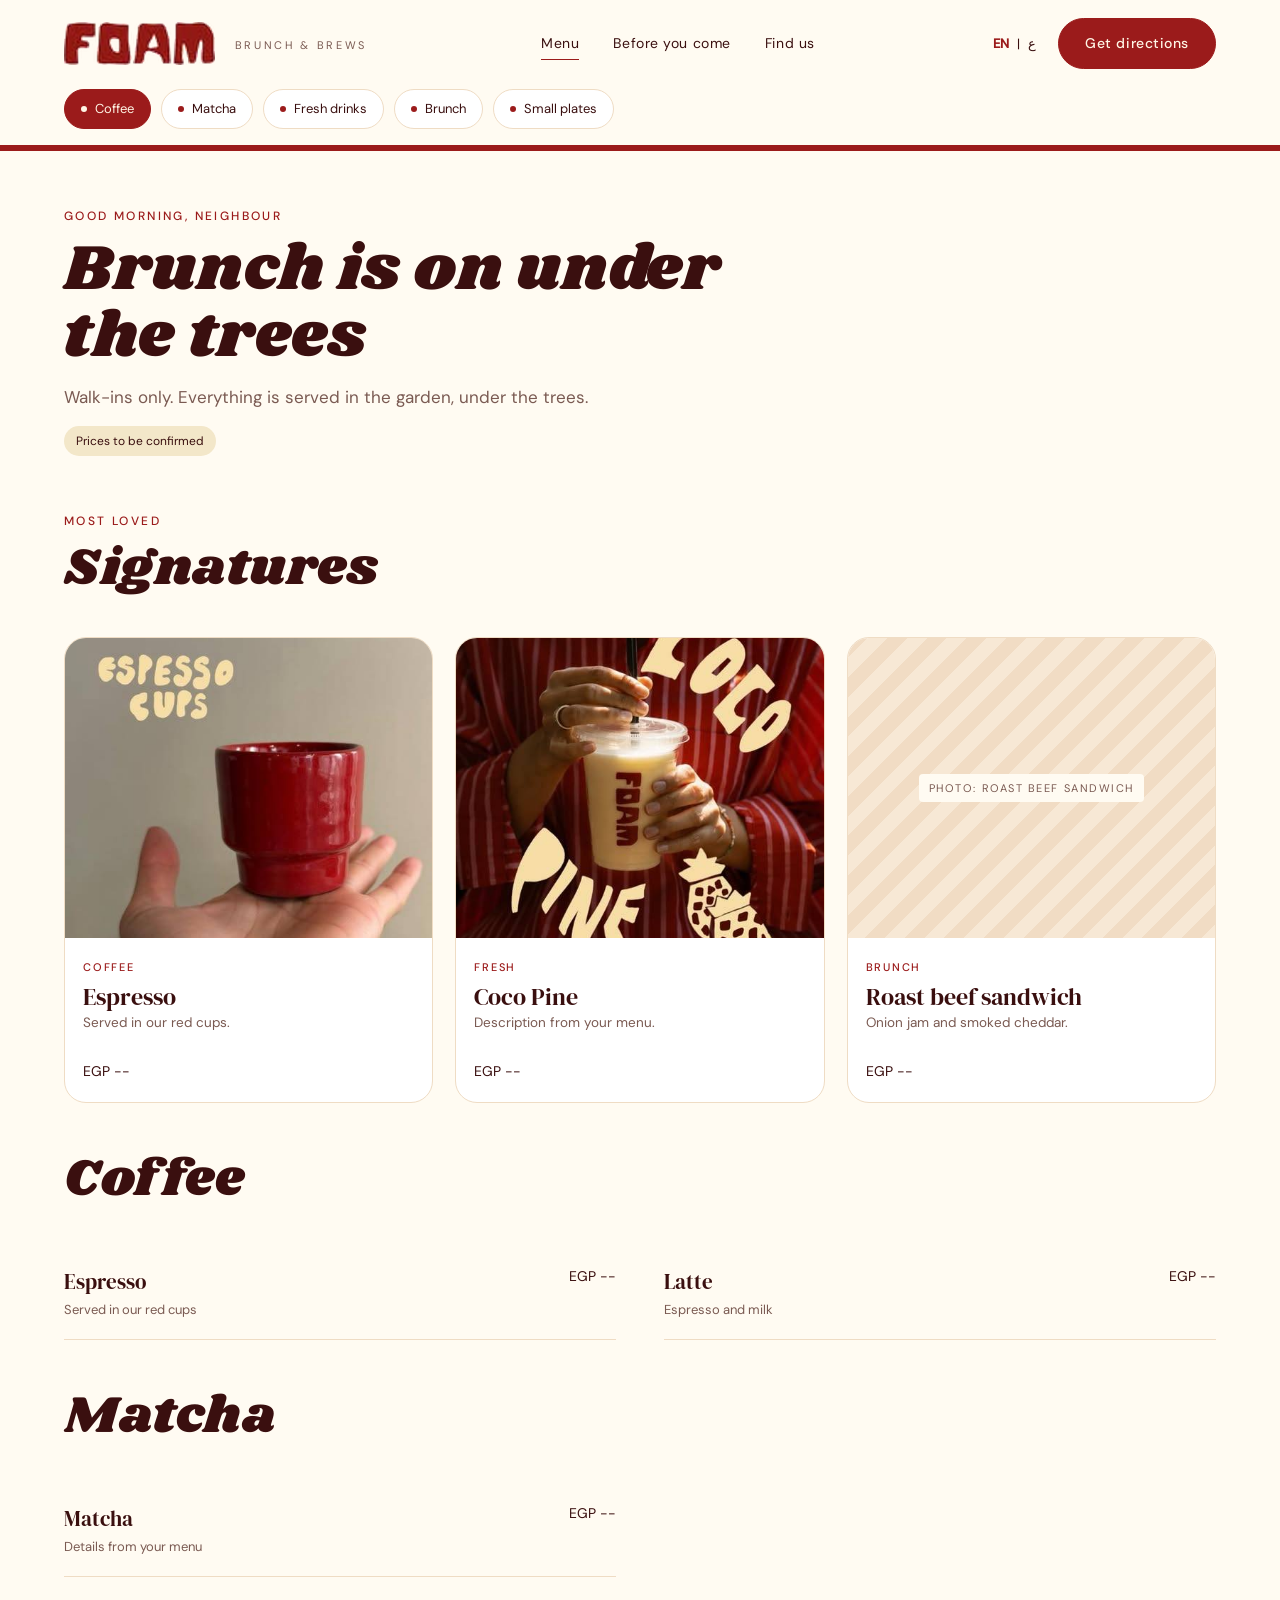
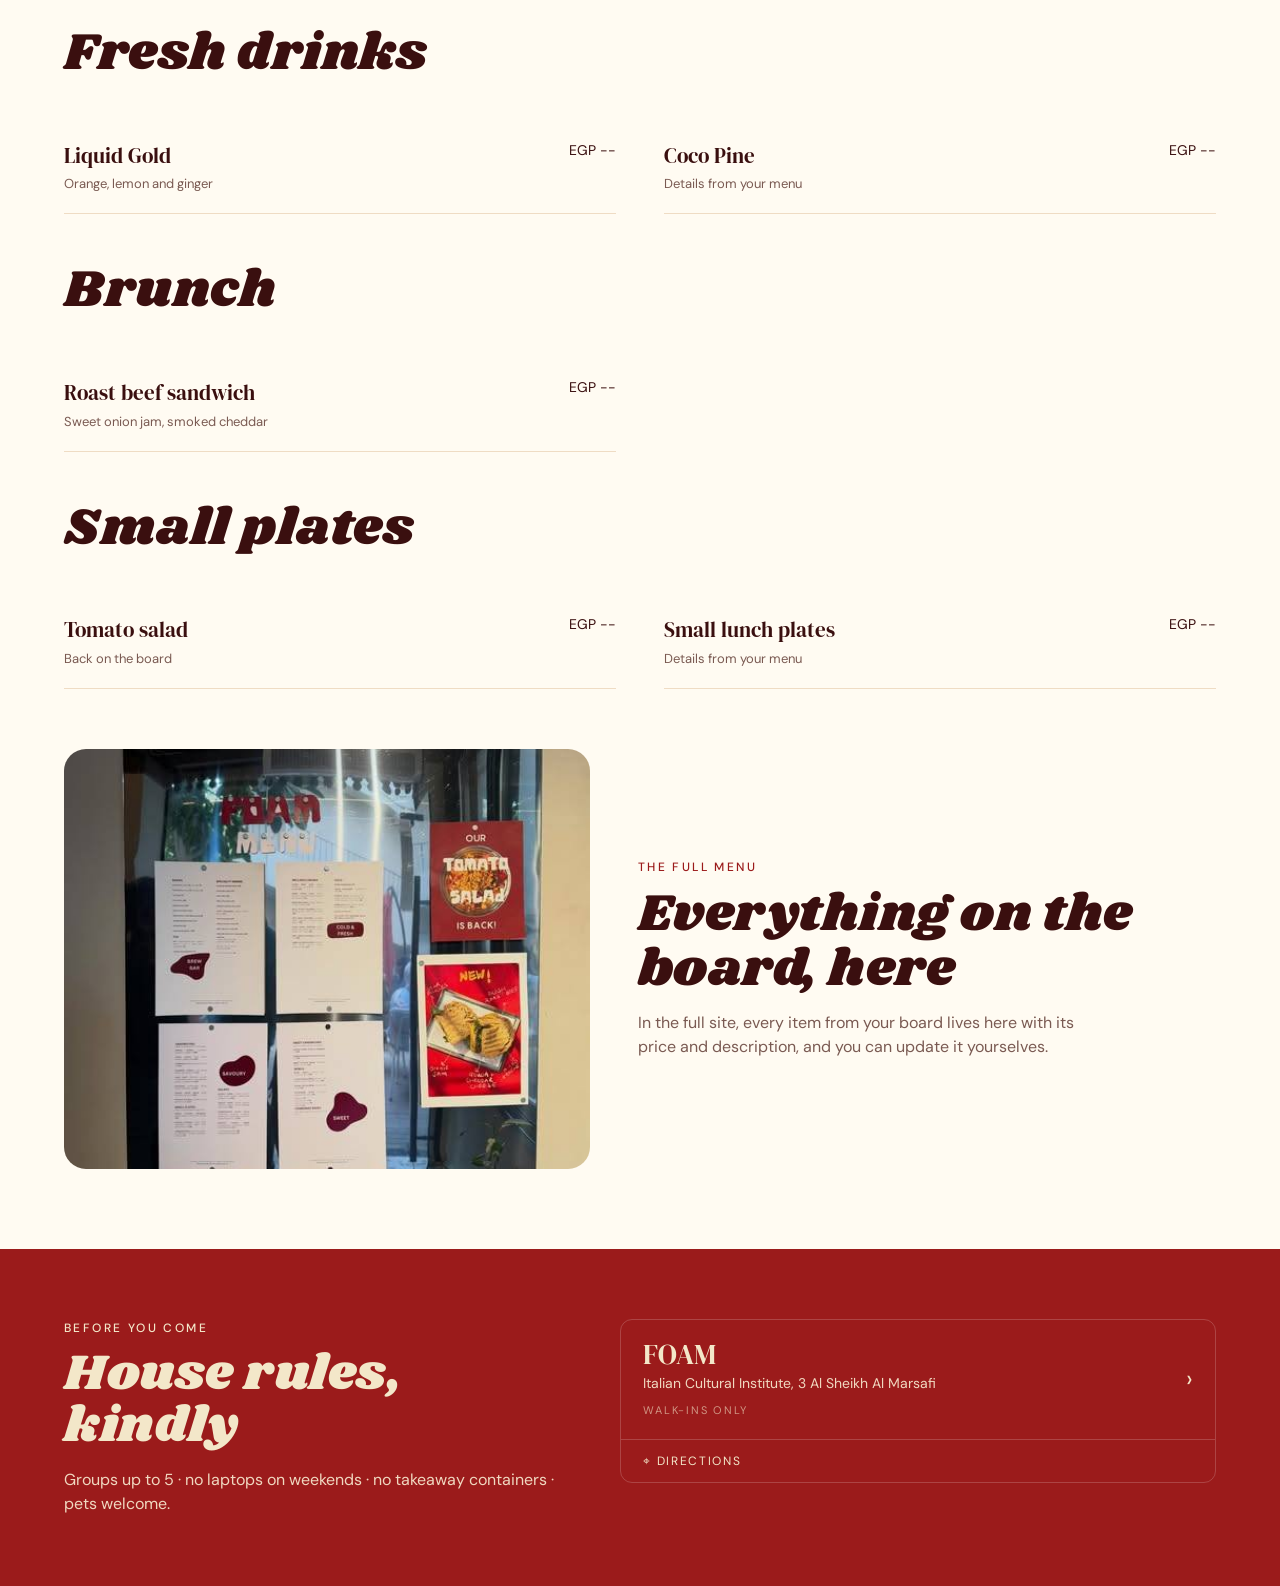
==== menu.html @ 7710d231 "FOAM concept website preview Co-Authored-By: Claude Opus 5.5 (1M context) <noreply@anthropic.com> Cl" ====
<!DOCTYPE html>
<html lang="en"><head><meta charset="utf-8"/><meta content="width=device-width,initial-scale=1" name="viewport"/>
<title>Menu · FOAM | Brunch &amp; Brews</title>
<style>/* latin-ext */
@font-face {
  font-family: 'DM Sans';
  font-style: normal;
  font-weight: 400;
  font-display: swap;
  src: url(fonts/e5bab11d09d3.woff2) format('woff2');
  unicode-range: U+0100-02BA, U+02BD-02C5, U+02C7-02CC, U+02CE-02D7, U+02DD-02FF, U+0304, U+0308, U+0329, U+1D00-1DBF, U+1E00-1E9F, U+1EF2-1EFF, U+2020, U+20A0-20AB, U+20AD-20C0, U+2113, U+2C60-2C7F, U+A720-A7FF;
}
/* latin */
@font-face {
  font-family: 'DM Sans';
  font-style: normal;
  font-weight: 400;
  font-display: swap;
  src: url(fonts/40fe3cf77260.woff2) format('woff2');
  unicode-range: U+0000-00FF, U+0131, U+0152-0153, U+02BB-02BC, U+02C6, U+02DA, U+02DC, U+0304, U+0308, U+0329, U+2000-206F, U+20AC, U+2122, U+2191, U+2193, U+2212, U+2215, U+FEFF, U+FFFD;
}
/* latin-ext */
@font-face {
  font-family: 'DM Sans';
  font-style: normal;
  font-weight: 500;
  font-display: swap;
  src: url(fonts/e5bab11d09d3.woff2) format('woff2');
  unicode-range: U+0100-02BA, U+02BD-02C5, U+02C7-02CC, U+02CE-02D7, U+02DD-02FF, U+0304, U+0308, U+0329, U+1D00-1DBF, U+1E00-1E9F, U+1EF2-1EFF, U+2020, U+20A0-20AB, U+20AD-20C0, U+2113, U+2C60-2C7F, U+A720-A7FF;
}
/* latin */
@font-face {
  font-family: 'DM Sans';
  font-style: normal;
  font-weight: 500;
  font-display: swap;
  src: url(fonts/40fe3cf77260.woff2) format('woff2');
  unicode-range: U+0000-00FF, U+0131, U+0152-0153, U+02BB-02BC, U+02C6, U+02DA, U+02DC, U+0304, U+0308, U+0329, U+2000-206F, U+20AC, U+2122, U+2191, U+2193, U+2212, U+2215, U+FEFF, U+FFFD;
}
/* latin-ext */
@font-face {
  font-family: 'DM Serif Display';
  font-style: italic;
  font-weight: 400;
  font-display: swap;
  src: url(fonts/f83ceed3bd65.woff2) format('woff2');
  unicode-range: U+0100-02BA, U+02BD-02C5, U+02C7-02CC, U+02CE-02D7, U+02DD-02FF, U+0304, U+0308, U+0329, U+1D00-1DBF, U+1E00-1E9F, U+1EF2-1EFF, U+2020, U+20A0-20AB, U+20AD-20C0, U+2113, U+2C60-2C7F, U+A720-A7FF;
}
/* latin */
@font-face {
  font-family: 'DM Serif Display';
  font-style: italic;
  font-weight: 400;
  font-display: swap;
  src: url(fonts/fb30d428f329.woff2) format('woff2');
  unicode-range: U+0000-00FF, U+0131, U+0152-0153, U+02BB-02BC, U+02C6, U+02DA, U+02DC, U+0304, U+0308, U+0329, U+2000-206F, U+20AC, U+2122, U+2191, U+2193, U+2212, U+2215, U+FEFF, U+FFFD;
}
/* latin-ext */
@font-face {
  font-family: 'DM Serif Display';
  font-style: normal;
  font-weight: 400;
  font-display: swap;
  src: url(fonts/363cbf27f320.woff2) format('woff2');
  unicode-range: U+0100-02BA, U+02BD-02C5, U+02C7-02CC, U+02CE-02D7, U+02DD-02FF, U+0304, U+0308, U+0329, U+1D00-1DBF, U+1E00-1E9F, U+1EF2-1EFF, U+2020, U+20A0-20AB, U+20AD-20C0, U+2113, U+2C60-2C7F, U+A720-A7FF;
}
/* latin */
@font-face {
  font-family: 'DM Serif Display';
  font-style: normal;
  font-weight: 400;
  font-display: swap;
  src: url(fonts/8c71993fd6bb.woff2) format('woff2');
  unicode-range: U+0000-00FF, U+0131, U+0152-0153, U+02BB-02BC, U+02C6, U+02DA, U+02DC, U+0304, U+0308, U+0329, U+2000-206F, U+20AC, U+2122, U+2191, U+2193, U+2212, U+2215, U+FEFF, U+FFFD;
}
/* gujarati */
@font-face {
  font-family: 'Shrikhand';
  font-style: normal;
  font-weight: 400;
  font-display: swap;
  src: url(fonts/fe47f1e3085b.woff2) format('woff2');
  unicode-range: U+0951-0952, U+0964-0965, U+0A80-0AFF, U+200C-200D, U+20B9, U+25CC, U+A830-A839;
}
/* latin-ext */
@font-face {
  font-family: 'Shrikhand';
  font-style: normal;
  font-weight: 400;
  font-display: swap;
  src: url(fonts/68c4876b3bf5.woff2) format('woff2');
  unicode-range: U+0100-02BA, U+02BD-02C5, U+02C7-02CC, U+02CE-02D7, U+02DD-02FF, U+0304, U+0308, U+0329, U+1D00-1DBF, U+1E00-1E9F, U+1EF2-1EFF, U+2020, U+20A0-20AB, U+20AD-20C0, U+2113, U+2C60-2C7F, U+A720-A7FF;
}
/* latin */
@font-face {
  font-family: 'Shrikhand';
  font-style: normal;
  font-weight: 400;
  font-display: swap;
  src: url(fonts/6252d4cd3ad3.woff2) format('woff2');
  unicode-range: U+0000-00FF, U+0131, U+0152-0153, U+02BB-02BC, U+02C6, U+02DA, U+02DC, U+0304, U+0308, U+0329, U+2000-206F, U+20AC, U+2122, U+2191, U+2193, U+2212, U+2215, U+FEFF, U+FFFD;
}
:root{--bg:#FFFBF2;--ink:#3A0F0F;--muted:#7a5a52;--primary:#9B1B1B;--on-primary:#FFF6E6;--accent:#9B1B1B;--card:#fff;--line:#efdcc4;--line2:#e2b8a8;--dark:#9B1B1B;--on-dark:#F3E7C9;--on-dark-muted:#f0d8c0;--tint:#F3E7C9;--ph:#f1dcc4;--ph2:#f7e8d5;--accent-soft:#F3E7C9;--fh:"DM Serif Display",serif;--fb:"DM Sans",sans-serif;--fw:"Shrikhand",cursive;--wmc:#9B1B1B;--wms:34px;--h1:74px;--h2:52px;--radius:22px;--panel-bg:#9B1B1B;--panel-ink:#F3E7C9;--panel-muted:#f3dcc0;--panel-eyebrow:#F3E7C9;--panel-btn:#F3E7C9;--panel-btn-text:#9B1B1B;--dark-eyebrow:#F3E7C9}
*{box-sizing:border-box;margin:0;padding:0}
body{background:var(--bg);color:var(--ink);font-family:var(--fb);font-weight:400;-webkit-font-smoothing:antialiased;line-height:1.5}
a{color:inherit;text-decoration:none}
h1,h2,h3,h4{font-family:var(--fh);font-weight:var(--hw,400);text-transform:var(--ht,none);letter-spacing:var(--hls,0);line-height:1.05}
.eyebrow{display:block;font-family:var(--fe,var(--fb));font-size:12px;letter-spacing:.2em;text-transform:uppercase;color:var(--accent-text,var(--accent));font-weight:500;margin-bottom:12px}
.btn{display:inline-flex;align-items:center;justify-content:center;gap:8px;padding:14px 26px;border-radius:var(--radius-btn,999px);font-size:14px;font-weight:500;letter-spacing:.04em;border:1.5px solid var(--primary);white-space:nowrap}
.btn.primary{background:var(--primary);color:var(--on-primary)}
.btn.ghost{color:var(--primary);background:transparent}
.btns{display:flex;gap:12px;flex-wrap:wrap;margin-top:26px}
.badge{display:inline-flex;align-self:flex-start;margin-top:22px;font-size:13px;padding:8px 14px;border:1px solid currentColor;border-radius:999px;opacity:.9}
.ph{width:100%;height:100%;background-size:cover;background-repeat:no-repeat;background-color:var(--ph)}
.ph.none{display:grid;place-items:center;background:repeating-linear-gradient(135deg,var(--ph) 0 14px,var(--ph2) 14px 28px)}
.ph.none span{font-size:11px;letter-spacing:.14em;text-transform:uppercase;background:var(--bg);color:var(--muted);padding:6px 10px;border-radius:4px}
/* header */
.hdr{background:var(--hdr-bg,var(--bg));border-bottom:1px solid var(--line);z-index:10}
.hdr.sticky{position:sticky;top:0}
.hbar{display:flex;align-items:center;justify-content:space-between;padding:18px 64px}
.brand{display:flex;align-items:center;gap:14px}
.logoimg{width:50px;height:50px;object-fit:contain;border-radius:var(--logo-radius,8px);background:var(--logo-bg,transparent)}
.wm b{display:block;font-family:var(--fw,var(--fh));font-size:var(--wms,26px);font-weight:var(--wmw,400);line-height:1;color:var(--wmc,var(--ink));letter-spacing:var(--wmls,0)}
.wm i{font-style:normal;font-size:10px;letter-spacing:.24em;text-transform:uppercase;color:var(--muted)}
.hdr.named .wm b{display:none}.hdr.named .logoimg{width:64px;height:64px}.hdr.named .wm i{font-size:11px}.hdr.named .logoimg.wide{width:auto;height:44px;background:none;border-radius:0}.hdr.named .brand{gap:20px}
.nav{display:flex;gap:34px;font-size:14px;letter-spacing:.04em}
.hr{display:flex;align-items:center;gap:18px;font-size:13px}.lang b{color:var(--primary)}
.burger{display:none;width:22px;height:14px;flex-direction:column;justify-content:space-between}.burger i{height:2px;background:var(--ink);display:block}
.chips{display:flex;gap:10px;padding:2px 64px 16px;overflow:hidden;white-space:nowrap}
.chip{display:inline-flex;align-items:center;gap:8px;padding:9px 16px;border:1px solid var(--line);border-radius:999px;font-size:13px;background:var(--card)}
.chip:before{content:"";width:6px;height:6px;border-radius:50%;background:var(--accent)}
.chip.on{background:var(--primary);border-color:var(--primary);color:var(--on-primary)}.chip.on:before{background:var(--on-primary)}
/* hero */
.hero{position:relative;display:grid;grid-template-columns:1fr 1.2fr;min-height:640px;border-bottom:1px solid var(--line)}
.hero .hcopy{grid-column:1;grid-row:1;padding:90px 64px;display:flex;flex-direction:column;justify-content:center}
.hero .hphoto{grid-column:2;grid-row:1}
.hero h1{font-size:var(--h1,76px);margin:6px 0 20px}
.hero p{font-size:18px;color:var(--muted);max-width:440px}
.hero-full{display:block;min-height:720px;color:#fff}
.hero-full .hphoto{position:absolute;inset:0}
.hero-full .hphoto:after{content:"";position:absolute;inset:0;background:var(--hero-shade,linear-gradient(90deg,rgba(0,0,0,.72),rgba(0,0,0,.15)))}
.hero-full .hcopy{position:relative;z-index:2;min-height:720px;max-width:760px}
.hero-full p{color:rgba(255,255,255,.85)}
.hero-full .eyebrow{color:var(--hero-eyebrow,#fff)}
.hero-full .btn.primary{background:var(--hero-btn,var(--primary));border-color:var(--hero-btn,var(--primary));color:var(--hero-btn-text,var(--on-primary))}
.hero-full .btn.ghost{color:#fff;border-color:#fff}
.hero-panel{background:var(--panel-bg);color:var(--panel-ink)}
.hero-panel .hphoto{padding:34px 34px 34px 0}
.hero-panel .hphoto .ph{border-radius:var(--radius,18px)}
.hero-panel p{color:var(--panel-muted)}
.hero-panel .eyebrow{color:var(--panel-eyebrow,var(--accent))}
.hero-panel .btn.primary{background:var(--panel-btn);border-color:var(--panel-btn);color:var(--panel-btn-text)}
.hero-panel .btn.ghost{color:var(--panel-ink);border-color:var(--panel-ink)}
/* sections */
.sec{padding:96px 64px}
.shead{display:flex;justify-content:space-between;align-items:end;margin-bottom:40px;gap:20px}
.shead h2,.sec h2{font-size:var(--h2,50px)}
.more{font-size:14px;color:var(--accent-text,var(--accent));white-space:nowrap}
.dark{background:var(--dark);color:var(--on-dark)}.dark .eyebrow{color:var(--dark-eyebrow,var(--accent))}.dark p{color:var(--on-dark-muted)}
.dark .btn.primary{background:var(--on-dark);color:var(--dark);border-color:var(--on-dark)}.dark .btn.ghost{color:var(--on-dark);border-color:var(--on-dark)}
.tint{background:var(--tint)}
.two{display:grid;grid-template-columns:1fr 1fr;gap:72px;align-items:center}
.two .txt p{color:var(--muted);font-size:17px;margin-top:16px;max-width:520px}
.dark .two .txt p{color:var(--on-dark-muted)}
.two h2{margin-top:4px}
.two .pic{height:520px;border-radius:var(--radius,12px);overflow:hidden}
.brows{border-top:1px solid var(--line)}
.brow{display:grid;grid-template-columns:1fr 1.3fr;gap:64px;align-items:center;padding:36px 0;border-bottom:1px solid var(--line)}
.brow h3{font-size:40px;margin-bottom:6px}.brow em{font-style:italic;color:var(--accent-text,var(--accent))}.brow p{color:var(--muted);margin:12px 0 0;line-height:1.7}
.brow .btns{margin-top:20px}.brow .btn{padding:11px 22px}
.bpic{height:300px;border-radius:var(--radius,12px);overflow:hidden}
.hours{margin:22px 0 4px;max-width:420px}.hrow{display:flex;justify-content:space-between;padding:10px 0;border-bottom:1px solid var(--line);font-size:15px}
.note{font-size:13px!important;opacity:.8}
.cards{display:grid;grid-template-columns:repeat(4,1fr);gap:22px}.cards.n5{grid-template-columns:repeat(5,1fr)}.cards.n3{grid-template-columns:repeat(3,1fr)}
.card{background:var(--card);border:1px solid var(--line);border-radius:var(--radius,14px);overflow:hidden;color:var(--ink)}
.card .ph{height:280px}
.cin{padding:16px 18px 20px}.cat{font-size:11px;letter-spacing:.16em;text-transform:uppercase;color:var(--accent-text,var(--accent));font-weight:500}
.card h4{font-size:24px;margin:6px 0 4px}.card p{font-size:13.5px;color:var(--muted);min-height:38px}
.price{display:flex;justify-content:space-between;align-items:center;margin-top:10px;font-size:14px}
.add{width:30px;height:30px;border-radius:50%;background:var(--primary);color:var(--on-primary);display:grid;place-items:center;font-size:18px}
.rules-grid{display:grid;grid-template-columns:repeat(4,1fr);gap:20px}
.rule{background:var(--card);border:1px solid var(--line);border-radius:var(--radius,16px);padding:28px;color:var(--ink)}
.rule h4{font-size:24px;margin:16px 0 8px}.rule p{font-size:14px;color:var(--muted)}
.ric{width:52px;height:52px;border-radius:50%;background:var(--accent-soft,var(--tint));display:grid;place-items:center;font-size:24px}
.steps-grid{display:grid;grid-template-columns:repeat(3,1fr);gap:26px}
.step .ph{height:240px;border-radius:var(--radius,12px);margin-bottom:18px}
.step .num{font-family:var(--fh);font-size:34px;color:var(--accent-text,var(--accent))}.step h4{font-size:26px;margin:4px 0 6px}.step p{color:var(--muted);font-size:15px}
.feat-wrap{display:grid;grid-template-columns:1fr 1.6fr;gap:60px;align-items:center}
.feats{display:grid;grid-template-columns:repeat(3,1fr);gap:18px}
.feat{border:1px solid var(--line);border-radius:var(--radius,14px);padding:24px;display:flex;flex-direction:column;gap:8px}.feat b{font-size:17px}.feat span{font-size:13px;color:var(--muted)}
.dark .feat{border-color:rgba(255,255,255,.18)}.dark .feat span{color:var(--on-dark-muted)}
.gallery-grid{display:grid;grid-template-columns:repeat(4,1fr);grid-auto-rows:190px;gap:14px}
.gallery-grid .g{border-radius:var(--radius,12px);overflow:hidden}.g0{grid-row:span 2}.g3{grid-row:span 2}
.evs{display:grid;grid-template-columns:repeat(3,1fr);gap:20px}
.ev{border:1px solid var(--line);border-radius:var(--radius,12px);padding:28px}.evd{font-size:12px;letter-spacing:.16em;text-transform:uppercase;color:var(--accent-text,var(--accent))}.ev h4{font-size:28px;margin:10px 0 6px}.ev p{font-size:14px;color:var(--muted)}
.dark .ev{border-color:rgba(255,255,255,.2)}.dark .ev p{color:var(--on-dark-muted)}
.testi-sec{padding-top:0;padding-bottom:70px}
.testi{border:1.5px dashed var(--line2,var(--line));border-radius:var(--radius,12px);padding:34px;text-align:center;font-size:12px;letter-spacing:.18em;text-transform:uppercase;color:var(--muted)}
.ighead{display:flex;justify-content:space-between;align-items:center;padding:30px 64px}
.ighead h3{font-size:32px}.ighead span{color:var(--accent-text,var(--accent))}
.iggrid{display:grid;grid-template-columns:repeat(6,1fr)}.igt{height:240px}
.ftr{background:var(--foot,var(--dark));color:var(--on-dark);padding:70px 64px 30px}
.ftr .wm b{color:var(--on-dark)}.ftr .wm i{color:var(--on-dark-muted)}
.fgrid{display:grid;grid-template-columns:1.3fr 1fr 1fr 1fr;gap:40px}
.ftr h5{font-size:11px;letter-spacing:.22em;text-transform:uppercase;color:var(--dark-eyebrow,var(--accent));font-weight:500;margin-bottom:12px}
.ftr p{font-size:14px;line-height:1.9;color:var(--on-dark-muted)}
.fbot{border-top:1px solid rgba(255,255,255,.15);margin-top:50px;padding-top:22px;display:flex;justify-content:space-between;font-size:12px;color:var(--on-dark-muted)}
.mbar{display:none}
/* menu page */
.mintro{padding:56px 64px 20px;max-width:820px}
.mintro h1{font-size:64px;margin:4px 0 14px}.mintro p{color:var(--muted);font-size:17px}
.pill{display:inline-block;margin-top:16px;font-size:12px;background:var(--tint);color:var(--ink);padding:6px 12px;border-radius:999px}
.msig{padding-top:36px;padding-bottom:10px}.mcards .ph{height:300px}
.mlist{padding-top:40px;padding-bottom:10px}
.lgrid{display:grid;grid-template-columns:1fr 1fr;gap:0 48px}
.lrow{display:flex;justify-content:space-between;gap:20px;padding:18px 0;border-bottom:1px solid var(--line)}
.lrow b{font-family:var(--fh);font-weight:var(--hw,400);font-size:21px;display:block;text-transform:var(--ht,none);letter-spacing:var(--hls,0)}.lrow span{font-size:13px;color:var(--muted)}.lrow i{font-style:normal;font-size:14px;white-space:nowrap}
.mblock{margin-top:70px;background:var(--dark);color:var(--on-dark);padding:70px 64px;display:grid;grid-template-columns:1fr 1.2fr;gap:60px}
.mblock h2{font-size:50px;margin-bottom:14px}.mblock p{color:var(--on-dark-muted)}.mblock .eyebrow{color:var(--dark-eyebrow,var(--accent))}.mblock .small{font-size:13px;margin-top:12px}
.tog{display:flex;background:rgba(255,255,255,.08);border-radius:999px;padding:5px;margin-top:24px;max-width:360px}
.tog span{flex:1;text-align:center;padding:10px;border-radius:999px;font-size:14px}.tog .on{background:var(--on-dark);color:var(--dark)}
.bcard{border:1px solid rgba(255,255,255,.18);border-radius:12px;margin-bottom:14px}
.bt{display:flex;justify-content:space-between;align-items:center;padding:20px 22px}.bcard h3{font-size:28px;color:var(--on-dark)}
.ba{font-size:14px;color:var(--on-dark-muted);margin-top:4px}.bs{font-size:11px;letter-spacing:.16em;text-transform:uppercase;opacity:.6;margin-top:8px}
.chev{font-size:24px;color:var(--dark-eyebrow,var(--accent))}.bf{border-top:1px solid rgba(255,255,255,.18);padding:12px 22px;font-size:12px;letter-spacing:.14em;text-transform:uppercase;color:var(--dark-eyebrow,var(--accent))}
@media(max-width:1100px) and (min-width:641px){.hbar{padding:16px 32px;gap:20px}.nav{display:none}.burger{display:flex}.wm i{white-space:nowrap}}
@media(max-width:640px){
 body{padding-bottom:70px}
 .hbar{padding:14px 18px}.nav,.lang{display:none}.burger{display:flex}.hr{gap:12px}.hr .btn{padding:10px 16px;font-size:12px}
 .logoimg{width:40px;height:40px;flex:none}.wm b{font-size:calc(var(--wms,26px)*.8)}.wm i{font-size:8px;letter-spacing:.18em}
 .brand{min-width:0;gap:10px}.wm{min-width:0}.wm b,.wm i{white-space:nowrap;overflow:hidden;text-overflow:ellipsis}.wm i{display:block;margin-top:4px}
 .hbar .hr .btn{display:none}.hbar{gap:12px}
 .hdr.named .logoimg{width:52px;height:52px}.hdr.named .wm i{font-size:9px}.hdr.named .logoimg.wide{width:auto;height:34px}.hdr.named .brand{gap:14px}
 .chips{padding:2px 18px 12px}
 .hero{display:flex;flex-direction:column;min-height:0}.hero .hphoto{height:340px;padding:0!important}.hero .hphoto .ph{border-radius:0!important}
 .hero .hcopy{padding:34px 20px 40px}.hero h1{font-size:calc(var(--h1,76px)*.58)}.hero p{font-size:16px}
 .hero-full{min-height:0}.hero-full .hphoto{position:relative;inset:auto}.hero-full .hcopy{min-height:0;background:var(--dark);color:var(--on-dark)}
 .sec{padding:54px 20px}.shead{margin-bottom:24px}.shead h2,.sec h2{font-size:calc(var(--h2,50px)*.7)}
 .two{grid-template-columns:1fr;gap:26px}.two .pic{height:300px;order:-1}
 .brow{grid-template-columns:1fr;gap:18px}.brow .bpic{order:-1;height:210px}.brow h3{font-size:30px}
 .cards,.cards.n5,.cards.n3{grid-template-columns:1fr 1fr;gap:12px}.card .ph{height:170px}.card h4{font-size:19px}.card p{font-size:12.5px}.cin{padding:12px}
 .cards.n5 .card:nth-child(5),.cards.n3 .card:nth-child(3){display:none}
 .rules-grid{display:flex;overflow:hidden;gap:12px;margin-right:-20px}.rule{flex:0 0 74%}
 .steps-grid{grid-template-columns:1fr;gap:26px}.step .ph{height:190px}
 .feat-wrap{grid-template-columns:1fr;gap:22px}.feats{grid-template-columns:1fr 1fr 1fr;gap:10px}.feat{padding:14px}.feat span{display:none}
 .gallery-grid{display:flex;overflow:hidden;gap:10px;margin-right:-20px}.gallery-grid .g{flex:0 0 58%;height:240px}
 .evs{grid-template-columns:1fr}
 .ighead{padding:24px 20px}.ighead h3{font-size:22px}.iggrid{grid-template-columns:repeat(3,1fr)}.igt{height:130px}.igt:nth-child(n+4){display:none}
 .ftr{padding:44px 20px 24px}.fgrid{grid-template-columns:1fr;gap:18px}
 .mbar{display:grid;grid-template-columns:repeat(3,1fr);position:fixed;left:0;right:0;bottom:0;height:66px;background:var(--bg);border-top:1px solid var(--line);align-items:center;text-align:center;font-size:11px;letter-spacing:.1em;text-transform:uppercase;z-index:20}
 .mbar div{display:flex;flex-direction:column;align-items:center;gap:3px}.mbar .mi{font-size:18px;line-height:1}.mbar .hot{color:var(--accent-text,var(--accent))}
 .mintro{padding:34px 20px 10px}.mintro h1{font-size:40px}.mcards .ph{height:180px}
 .lgrid{grid-template-columns:1fr}.mblock{grid-template-columns:1fr;padding:44px 20px;gap:24px}.mblock h2{font-size:36px}
}
.dark .ric{background:rgba(255,255,255,.1)}
.foam .hero h1,.foam .sec h2,.foam .mintro h1,.foam .mblock h2{font-family:"Shrikhand",cursive;font-weight:400;letter-spacing:.01em}.foam .hero h1{font-size:68px}.foam .hero-panel{background:#9B1B1B repeating-linear-gradient(90deg,#9B1B1B 0 60px,#a82424 60px 120px)}.foam .hero-panel .hcopy{background:#9B1B1B}.foam .s-rules{background:#F3E7C9}.foam .card h4,.foam .rule h4{font-family:"DM Serif Display",serif}.foam .step .num{font-family:"Shrikhand"}.foam .hdr{border-bottom:6px solid #9B1B1B}.foam .ftr .wm b{font-family:"Shrikhand"}</style><meta content="The FOAM menu: coffee, matcha, fresh drinks, brunch and small plates, served under the trees in Zamalek." name="description"/><meta content="#9B1B1B" name="theme-color"/><meta content="Menu · FOAM | Brunch &amp; Brews" property="og:title"/><meta content="The FOAM menu: coffee, matcha, fresh drinks, brunch and small plates, served under the trees in Zamalek." property="og:description"/><meta content="img/foam/hero-garden-seating.jpg" property="og:image"/><meta content="noindex" name="robots"/><link href="img/foam/logo.png" rel="icon" type="image/png"/><link href="site.css" rel="stylesheet"/></head><body class="foam"><header class="hdr sticky named"><div class="hbar"><a aria-label="FOAM home" class="brand" href="index.html"><img alt="FOAM" class="logoimg wide" src="img/foam/logo-wordmark.png"/><div class="wm"><b>FOAM</b><i>Brunch &amp; Brews</i></div></a>
<nav class="nav"><a aria-current="page" class="cur" href="menu.html">Menu</a><a href="index.html#before">Before you come</a><a href="index.html#find">Find us</a></nav><div class="hr"><span class="lang"><button aria-pressed="true" type="button">EN</button><span aria-hidden="true">|</span><button aria-pressed="false" class="js-ar" lang="ar" type="button">ع</button></span><a class="btn primary" href="https://www.google.com/maps/search/?api=1&amp;query=FOAM+Brunch+%26+Brews%2C+3+Al+Sheikh+Al+Marsafi%2C+Zamalek%2C+Cairo" rel="noopener" target="_blank">Get directions</a><button aria-controls="mnav" aria-expanded="false" aria-label="Open menu" class="burger" type="button"><span><i></i><i></i><i></i></span></button></div></div><nav aria-label="Menu sections" class="chips js-jump"><a class="chip on" href="#coffee">Coffee</a><a class="chip" href="#matcha">Matcha</a><a class="chip" href="#fresh">Fresh drinks</a><a class="chip" href="#brunch">Brunch</a><a class="chip" href="#plates">Small plates</a></nav></header><nav aria-label="Mobile" class="mnav" hidden="" id="mnav">
<a class="big" href="menu.html">Menu</a><a class="big" href="index.html#before">Before you come</a><a class="big" href="index.html#find">Finding FOAM</a><a class="big" href="index.html#visit">Hours</a>
<div class="btns"><a class="btn primary" href="https://www.google.com/maps/search/?api=1&amp;query=FOAM+Brunch+%26+Brews%2C+3+Al+Sheikh+Al+Marsafi%2C+Zamalek%2C+Cairo" rel="noopener" target="_blank">Get directions</a><a class="btn ghost" href="https://www.instagram.com/foam.brunchandbrews/" rel="noopener" target="_blank">Instagram</a></div>
<p class="mnav-meta">Italian Cultural Institute<br/>3 Al Sheikh Al Marsafi, Zamalek<br/>Walk-ins only</p></nav><div class="mintro"><span class="eyebrow">Good morning, neighbour</span><h1>Brunch is on under the trees</h1><p>Walk-ins only. Everything is served in the garden, under the trees.</p><span class="pill">Prices to be confirmed</span></div>
<section class="sec msig"><div class="shead"><div><span class="eyebrow">Most loved</span><h2>Signatures</h2></div></div><div class="cards mcards n3"><a class="card" href="#coffee"><div class="ph real" style="background-image:url(img/foam/brand-espresso-cup.jpg);background-position:center 70%;background-size:cover"></div><div class="cin"><span class="cat">Coffee</span><h4>Espresso</h4><p>Served in our red cups.</p><div class="price"><span>EGP --</span></div></div></a><a class="card" href="#fresh"><div class="ph real" style="background-image:url(img/foam/drink-coco-pine.jpg);background-position:center;background-size:cover"></div><div class="cin"><span class="cat">Fresh</span><h4>Coco Pine</h4><p>Description from your menu.</p><div class="price"><span>EGP --</span></div></div></a><a class="card" href="#brunch"><div class="ph none"><span>Photo: Roast beef sandwich</span></div><div class="cin"><span class="cat">Brunch</span><h4>Roast beef sandwich</h4><p>Onion jam and smoked cheddar.</p><div class="price"><span>EGP --</span></div></div></a></div></section><section class="sec mlist" id="coffee"><div class="shead"><div><h2>Coffee</h2></div></div><div class="lgrid"><div class="lrow"><div><b>Espresso</b><span>Served in our red cups</span></div><i>EGP --</i></div><div class="lrow"><div><b>Latte</b><span>Espresso and milk</span></div><i>EGP --</i></div></div></section><section class="sec mlist" id="matcha"><div class="shead"><div><h2>Matcha</h2></div></div><div class="lgrid"><div class="lrow"><div><b>Matcha</b><span>Details from your menu</span></div><i>EGP --</i></div></div></section><section class="sec mlist" id="fresh"><div class="shead"><div><h2>Fresh drinks</h2></div></div><div class="lgrid"><div class="lrow"><div><b>Liquid Gold</b><span>Orange, lemon and ginger</span></div><i>EGP --</i></div><div class="lrow"><div><b>Coco Pine</b><span>Details from your menu</span></div><i>EGP --</i></div></div></section><section class="sec mlist" id="brunch"><div class="shead"><div><h2>Brunch</h2></div></div><div class="lgrid"><div class="lrow"><div><b>Roast beef sandwich</b><span>Sweet onion jam, smoked cheddar</span></div><i>EGP --</i></div></div></section><section class="sec mlist" id="plates"><div class="shead"><div><h2>Small plates</h2></div></div><div class="lgrid"><div class="lrow"><div><b>Tomato salad</b><span>Back on the board</span></div><i>EGP --</i></div><div class="lrow"><div><b>Small lunch plates</b><span>Details from your menu</span></div><i>EGP --</i></div></div></section><section class="sec mlist"><div class="mboard"><div aria-label="The FOAM menu board" class="ph real" role="img" style="background-image:url(img/foam/brand-menu-board.jpg);background-position:center;background-size:cover"></div><div><span class="eyebrow">The full menu</span><h2>Everything on the board, here</h2><p class="mnote" style="font-size:16px;margin-top:14px;max-width:460px">In the full site, every item from your board lives here with its price and description, and you can update it yourselves.</p></div></div></section>
<section class="mblock"><div><span class="eyebrow">Before you come</span><h2>House rules, kindly</h2><p>Groups up to 5 · no laptops on weekends · no takeaway containers · pets welcome.</p></div><div><a class="bcard" href="https://www.google.com/maps/search/?api=1&amp;query=FOAM+Brunch+%26+Brews%2C+3+Al+Sheikh+Al+Marsafi%2C+Zamalek%2C+Cairo" rel="noopener" target="_blank"><div class="bt"><div><h3>FOAM</h3><div class="ba">Italian Cultural Institute, 3 Al Sheikh Al Marsafi</div><div class="bs">Walk-ins only</div></div><span class="chev">›</span></div><div class="bf">⌖ Directions</div></a></div></section><script defer="" src="site.js"></script></body></html>
---- site.css ----
/* FOAM preview: interaction layer on top of the mockup styles */
html{scroll-behavior:smooth}
[id]{scroll-margin-top:96px}
a,button,.chip{cursor:pointer}
button{font:inherit;color:inherit;background:none;border:0}
:focus-visible{outline:2px solid #9B1B1B;outline-offset:3px;border-radius:6px}
.nav a{position:relative;padding:4px 0}
.nav a:after{content:"";position:absolute;left:0;right:0;bottom:-2px;height:1.5px;background:#9B1B1B;transform:scaleX(0);transform-origin:left;transition:transform .25s}
.nav a.cur:after{transform:scaleX(1)}
.btn{transition:transform .15s,background .2s,color .2s}
a.card{display:block;transition:transform .2s,box-shadow .2s}
.brand{color:inherit}
.lang{display:inline-flex;gap:4px;align-items:center}
.lang button{padding:2px 4px;border-radius:4px}
.lang button[aria-pressed=true]{color:#9B1B1B;font-weight:700}
.burger{padding:10px;margin:-10px;width:auto;height:auto;box-sizing:content-box}
.burger span{display:flex;flex-direction:column;justify-content:space-between;width:22px;height:14px}
.burger i{height:2px;background:var(--ink);display:block;transition:transform .25s,opacity .2s}
.nav-open .burger i:nth-child(1){transform:translateY(6px) rotate(45deg)}
.nav-open .burger i:nth-child(2){opacity:0}
.nav-open .burger i:nth-child(3){transform:translateY(-6px) rotate(-45deg)}
.mnav{position:fixed;left:0;right:0;top:0;bottom:0;z-index:40;background:var(--bg);padding:96px 24px 110px;display:flex;flex-direction:column;overflow:auto}
.mnav[hidden]{display:none}
.mnav a.big{font-family:"Shrikhand",cursive;font-size:34px;color:#9B1B1B;padding:14px 0;border-bottom:1px solid var(--line)}
.mnav .mnav-meta{margin-top:auto;font-size:14px;color:var(--muted);line-height:1.8}
.mnav .btns{margin-top:22px}
.nav-open .hdr{position:relative;z-index:50}
.nav-open{overflow:hidden}
.mbar a{display:flex;flex-direction:column;align-items:center;gap:3px}
.mbar .hot{color:var(--accent-text,var(--accent))}
.chips{overflow-x:auto;scrollbar-width:none;-webkit-overflow-scrolling:touch}
.chips::-webkit-scrollbar{display:none}
.chip{transition:background .2s,color .2s,border-color .2s}
.toast{position:fixed;left:50%;bottom:28px;transform:translate(-50%,20px);opacity:0;background:#1E1714;color:#FFF6E6;padding:12px 20px;border-radius:999px;font-size:14px;z-index:60;transition:opacity .25s,transform .25s;pointer-events:none;max-width:calc(100% - 40px);text-align:center}
.toast.show{opacity:1;transform:translate(-50%,0)}
.mhead{display:flex;align-items:baseline;justify-content:space-between;gap:20px}
.mnote{font-size:13px;color:var(--muted)}
.mboard{display:grid;grid-template-columns:1fr 1.1fr;gap:48px;align-items:center;margin-top:10px}
.mboard .ph{height:420px;border-radius:var(--radius,18px)}
.bcard{display:block;color:inherit;transition:background .2s}
@media(max-width:1100px){.nav{display:none}.burger{display:flex}}
@media(min-width:1101px){.burger{display:none!important}}
@media(max-width:640px){
 .mbar{bottom:0;padding-bottom:env(safe-area-inset-bottom)}
 .rules-grid{overflow-x:auto;scroll-snap-type:x mandatory;padding-right:20px;scrollbar-width:none}
 .rules-grid::-webkit-scrollbar{display:none}
 .rule{scroll-snap-align:start}
 .toast{bottom:86px}
 .mboard{grid-template-columns:1fr;gap:20px}.mboard .ph{height:300px}
 .mnav{padding-top:88px}
 .ighead .btn{padding:10px 16px}
}
@media(hover:hover){
.btn:hover{transform:translateY(-1px)}
.btn.ghost:hover{background:rgba(155,27,27,.06)}
.hero-panel .btn.ghost:hover{background:rgba(243,231,201,.12)}
.more:hover{text-decoration:underline;text-underline-offset:4px}
a.card:hover{transform:translateY(-3px);box-shadow:0 14px 30px rgba(58,15,15,.10)}
.chip:hover{border-color:#9B1B1B}
.bcard:hover{background:rgba(255,255,255,.05)}
.ftr a:hover{text-decoration:underline;text-underline-offset:3px}
.nav a:hover:after{transform:scaleX(1)}
}
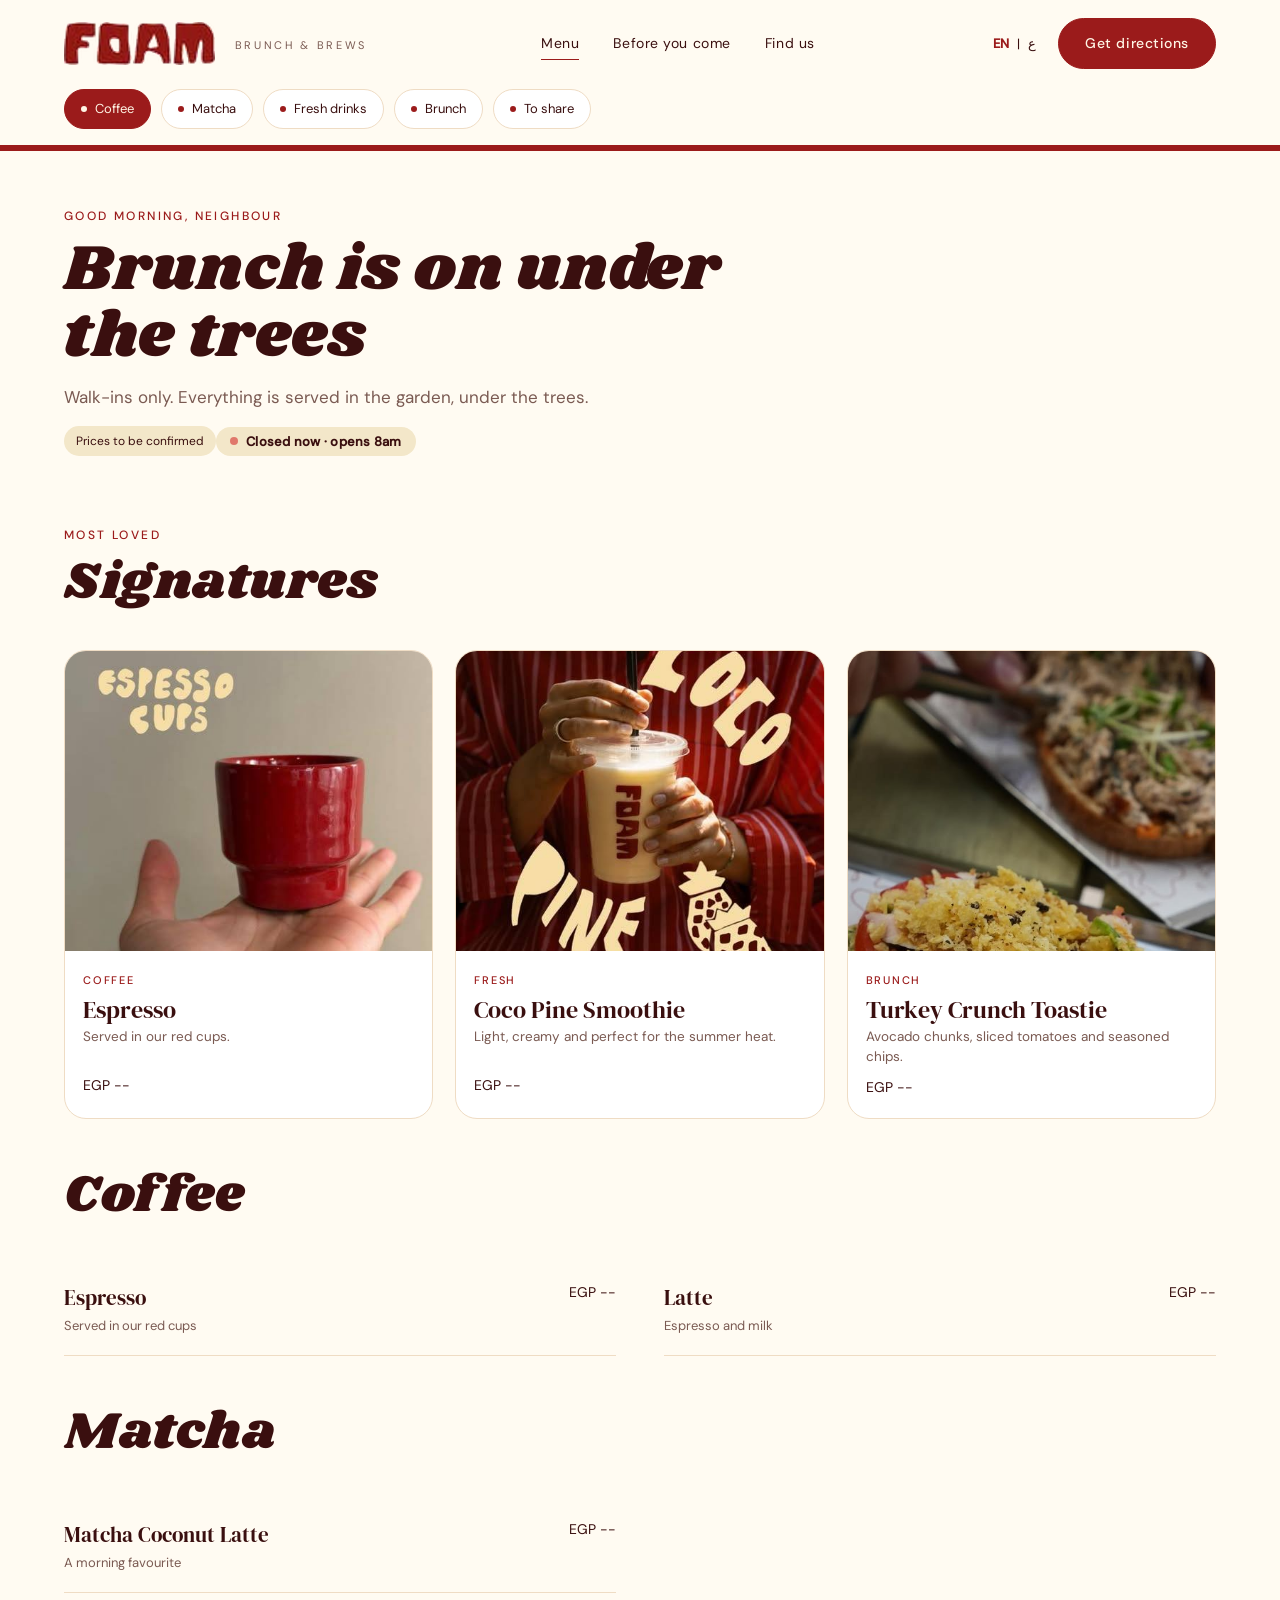
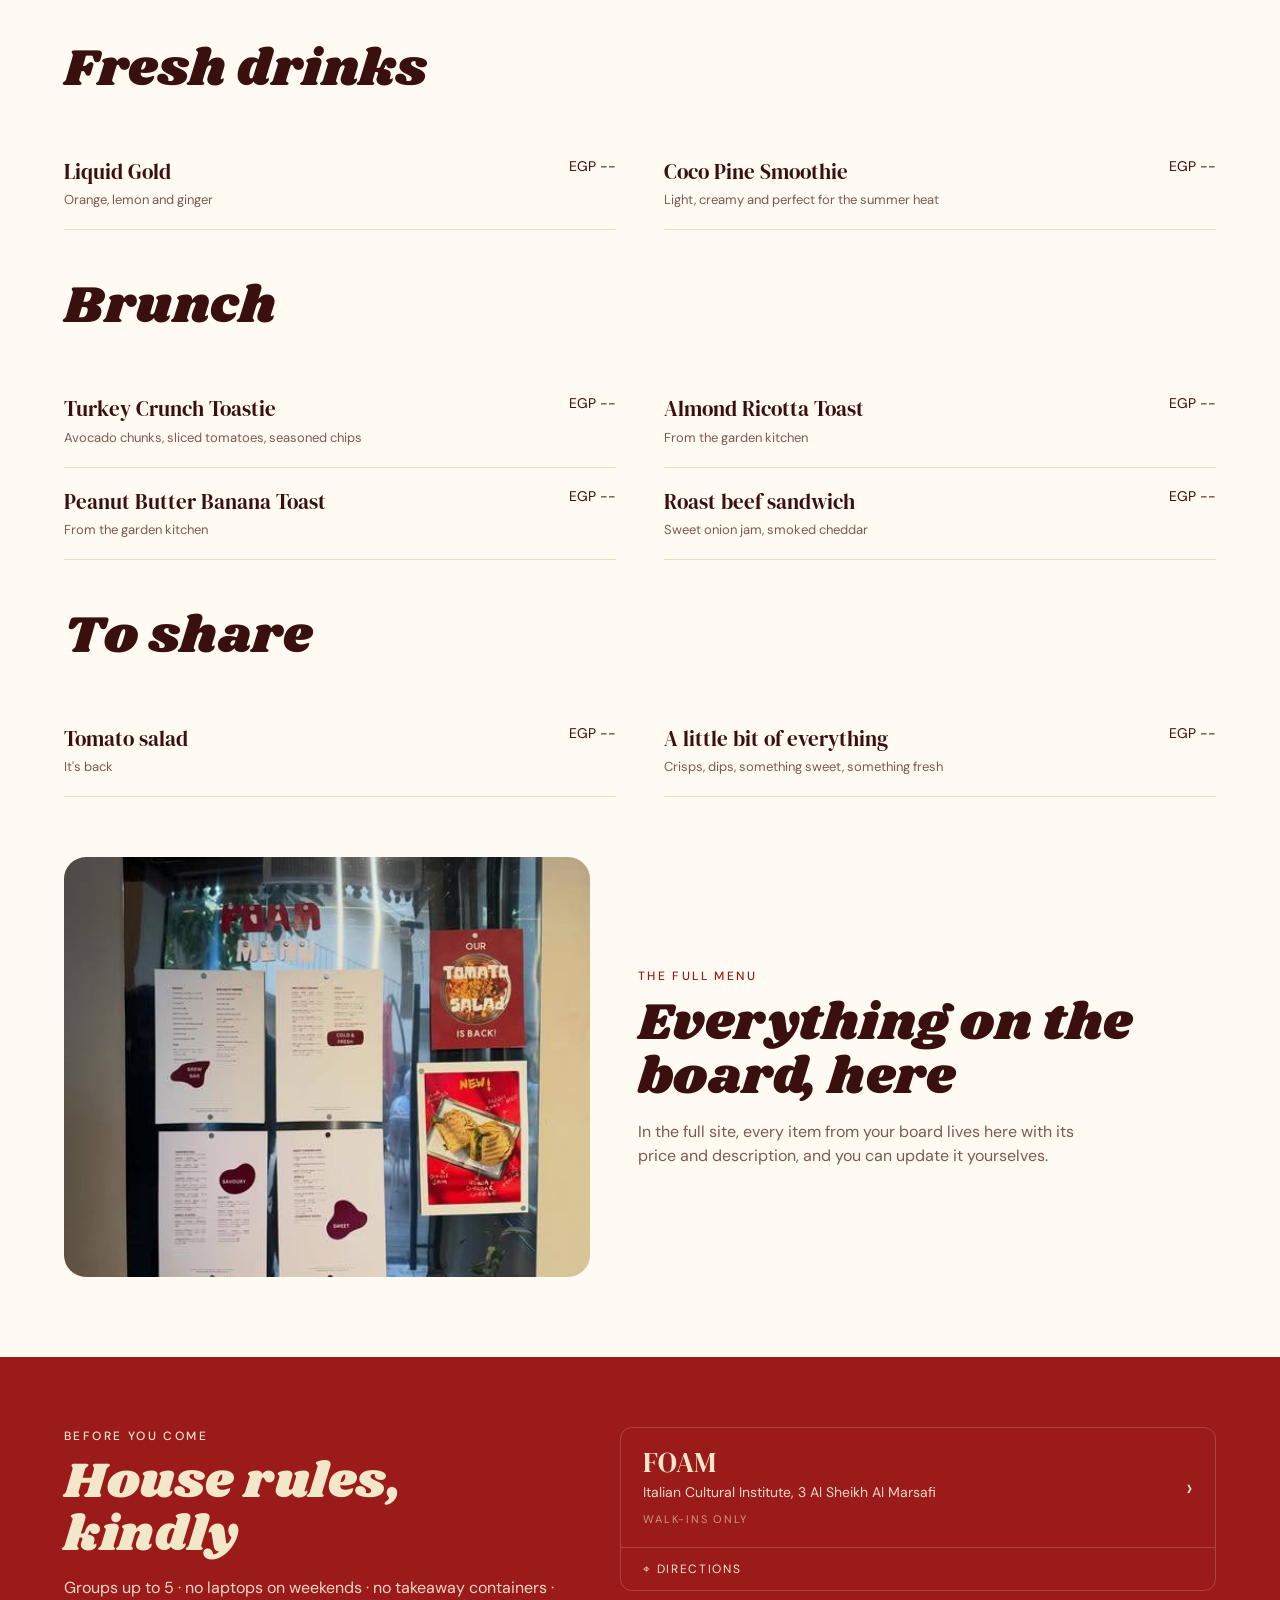
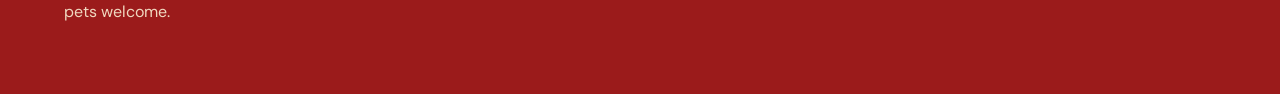
==== commit 3327048a: "Merge in real dishes, events, photos and a live open/closed badge Co-Authored-By: Claude Opus 5.5 (1" ====
--- a/menu.html
+++ b/menu.html
@@ -254,9 +254,9 @@
 }
 .dark .ric{background:rgba(255,255,255,.1)}
 .foam .hero h1,.foam .sec h2,.foam .mintro h1,.foam .mblock h2{font-family:"Shrikhand",cursive;font-weight:400;letter-spacing:.01em}.foam .hero h1{font-size:68px}.foam .hero-panel{background:#9B1B1B repeating-linear-gradient(90deg,#9B1B1B 0 60px,#a82424 60px 120px)}.foam .hero-panel .hcopy{background:#9B1B1B}.foam .s-rules{background:#F3E7C9}.foam .card h4,.foam .rule h4{font-family:"DM Serif Display",serif}.foam .step .num{font-family:"Shrikhand"}.foam .hdr{border-bottom:6px solid #9B1B1B}.foam .ftr .wm b{font-family:"Shrikhand"}</style><meta content="The FOAM menu: coffee, matcha, fresh drinks, brunch and small plates, served under the trees in Zamalek." name="description"/><meta content="#9B1B1B" name="theme-color"/><meta content="Menu · FOAM | Brunch &amp; Brews" property="og:title"/><meta content="The FOAM menu: coffee, matcha, fresh drinks, brunch and small plates, served under the trees in Zamalek." property="og:description"/><meta content="img/foam/hero-garden-seating.jpg" property="og:image"/><meta content="noindex" name="robots"/><link href="img/foam/logo.png" rel="icon" type="image/png"/><link href="site.css" rel="stylesheet"/></head><body class="foam"><header class="hdr sticky named"><div class="hbar"><a aria-label="FOAM home" class="brand" href="index.html"><img alt="FOAM" class="logoimg wide" src="img/foam/logo-wordmark.png"/><div class="wm"><b>FOAM</b><i>Brunch &amp; Brews</i></div></a>
-<nav class="nav"><a aria-current="page" class="cur" href="menu.html">Menu</a><a href="index.html#before">Before you come</a><a href="index.html#find">Find us</a></nav><div class="hr"><span class="lang"><button aria-pressed="true" type="button">EN</button><span aria-hidden="true">|</span><button aria-pressed="false" class="js-ar" lang="ar" type="button">ع</button></span><a class="btn primary" href="https://www.google.com/maps/search/?api=1&amp;query=FOAM+Brunch+%26+Brews%2C+3+Al+Sheikh+Al+Marsafi%2C+Zamalek%2C+Cairo" rel="noopener" target="_blank">Get directions</a><button aria-controls="mnav" aria-expanded="false" aria-label="Open menu" class="burger" type="button"><span><i></i><i></i><i></i></span></button></div></div><nav aria-label="Menu sections" class="chips js-jump"><a class="chip on" href="#coffee">Coffee</a><a class="chip" href="#matcha">Matcha</a><a class="chip" href="#fresh">Fresh drinks</a><a class="chip" href="#brunch">Brunch</a><a class="chip" href="#plates">Small plates</a></nav></header><nav aria-label="Mobile" class="mnav" hidden="" id="mnav">
-<a class="big" href="menu.html">Menu</a><a class="big" href="index.html#before">Before you come</a><a class="big" href="index.html#find">Finding FOAM</a><a class="big" href="index.html#visit">Hours</a>
+<nav class="nav"><a aria-current="page" class="cur" href="menu.html">Menu</a><a href="index.html#before">Before you come</a><a href="index.html#find">Find us</a></nav><div class="hr"><span class="lang"><button aria-pressed="true" type="button">EN</button><span aria-hidden="true">|</span><button aria-pressed="false" class="js-ar" lang="ar" type="button">ع</button></span><a class="btn primary" href="https://www.google.com/maps/search/?api=1&amp;query=FOAM+Brunch+%26+Brews%2C+3+Al+Sheikh+Al+Marsafi%2C+Zamalek%2C+Cairo" rel="noopener" target="_blank">Get directions</a><button aria-controls="mnav" aria-expanded="false" aria-label="Open menu" class="burger" type="button"><span><i></i><i></i><i></i></span></button></div></div><nav aria-label="Menu sections" class="chips js-jump"><a class="chip on" href="#coffee">Coffee</a><a class="chip" href="#matcha">Matcha</a><a class="chip" href="#fresh">Fresh drinks</a><a class="chip" href="#brunch">Brunch</a><a class="chip" href="#share">To share</a></nav></header><nav aria-label="Mobile" class="mnav" hidden="" id="mnav">
+<a class="big" href="menu.html">Menu</a><a class="big" href="index.html#before">Before you come</a><a class="big" href="index.html#events">What's on</a><a class="big" href="index.html#find">Finding FOAM</a><a class="big" href="index.html#visit">Hours</a>
 <div class="btns"><a class="btn primary" href="https://www.google.com/maps/search/?api=1&amp;query=FOAM+Brunch+%26+Brews%2C+3+Al+Sheikh+Al+Marsafi%2C+Zamalek%2C+Cairo" rel="noopener" target="_blank">Get directions</a><a class="btn ghost" href="https://www.instagram.com/foam.brunchandbrews/" rel="noopener" target="_blank">Instagram</a></div>
-<p class="mnav-meta">Italian Cultural Institute<br/>3 Al Sheikh Al Marsafi, Zamalek<br/>Walk-ins only</p></nav><div class="mintro"><span class="eyebrow">Good morning, neighbour</span><h1>Brunch is on under the trees</h1><p>Walk-ins only. Everything is served in the garden, under the trees.</p><span class="pill">Prices to be confirmed</span></div>
-<section class="sec msig"><div class="shead"><div><span class="eyebrow">Most loved</span><h2>Signatures</h2></div></div><div class="cards mcards n3"><a class="card" href="#coffee"><div class="ph real" style="background-image:url(img/foam/brand-espresso-cup.jpg);background-position:center 70%;background-size:cover"></div><div class="cin"><span class="cat">Coffee</span><h4>Espresso</h4><p>Served in our red cups.</p><div class="price"><span>EGP --</span></div></div></a><a class="card" href="#fresh"><div class="ph real" style="background-image:url(img/foam/drink-coco-pine.jpg);background-position:center;background-size:cover"></div><div class="cin"><span class="cat">Fresh</span><h4>Coco Pine</h4><p>Description from your menu.</p><div class="price"><span>EGP --</span></div></div></a><a class="card" href="#brunch"><div class="ph none"><span>Photo: Roast beef sandwich</span></div><div class="cin"><span class="cat">Brunch</span><h4>Roast beef sandwich</h4><p>Onion jam and smoked cheddar.</p><div class="price"><span>EGP --</span></div></div></a></div></section><section class="sec mlist" id="coffee"><div class="shead"><div><h2>Coffee</h2></div></div><div class="lgrid"><div class="lrow"><div><b>Espresso</b><span>Served in our red cups</span></div><i>EGP --</i></div><div class="lrow"><div><b>Latte</b><span>Espresso and milk</span></div><i>EGP --</i></div></div></section><section class="sec mlist" id="matcha"><div class="shead"><div><h2>Matcha</h2></div></div><div class="lgrid"><div class="lrow"><div><b>Matcha</b><span>Details from your menu</span></div><i>EGP --</i></div></div></section><section class="sec mlist" id="fresh"><div class="shead"><div><h2>Fresh drinks</h2></div></div><div class="lgrid"><div class="lrow"><div><b>Liquid Gold</b><span>Orange, lemon and ginger</span></div><i>EGP --</i></div><div class="lrow"><div><b>Coco Pine</b><span>Details from your menu</span></div><i>EGP --</i></div></div></section><section class="sec mlist" id="brunch"><div class="shead"><div><h2>Brunch</h2></div></div><div class="lgrid"><div class="lrow"><div><b>Roast beef sandwich</b><span>Sweet onion jam, smoked cheddar</span></div><i>EGP --</i></div></div></section><section class="sec mlist" id="plates"><div class="shead"><div><h2>Small plates</h2></div></div><div class="lgrid"><div class="lrow"><div><b>Tomato salad</b><span>Back on the board</span></div><i>EGP --</i></div><div class="lrow"><div><b>Small lunch plates</b><span>Details from your menu</span></div><i>EGP --</i></div></div></section><section class="sec mlist"><div class="mboard"><div aria-label="The FOAM menu board" class="ph real" role="img" style="background-image:url(img/foam/brand-menu-board.jpg);background-position:center;background-size:cover"></div><div><span class="eyebrow">The full menu</span><h2>Everything on the board, here</h2><p class="mnote" style="font-size:16px;margin-top:14px;max-width:460px">In the full site, every item from your board lives here with its price and description, and you can update it yourselves.</p></div></div></section>
+<p class="mnav-meta">Italian Cultural Institute<br/>3 Al Sheikh Al Marsafi, Zamalek<br/>Walk-ins only</p></nav><div class="mintro"><span class="eyebrow">Good morning, neighbour</span><h1>Brunch is on under the trees</h1><p>Walk-ins only. Everything is served in the garden, under the trees.</p><span class="pill">Prices to be confirmed</span><a class="status js-status" href="index.html#visit"><i></i><span class="js-status-text">Open daily 8am to 9pm</span></a></div>
+<section class="sec msig"><div class="shead"><div><span class="eyebrow">Most loved</span><h2>Signatures</h2></div></div><div class="cards mcards n3"><a class="card" href="#coffee"><div class="ph real" style="background-image:url(img/foam/brand-espresso-cup.jpg);background-position:center 70%;background-size:cover"></div><div class="cin"><span class="cat">Coffee</span><h4>Espresso</h4><p>Served in our red cups.</p><div class="price"><span>EGP --</span></div></div></a><a class="card" href="#fresh"><div class="ph real" style="background-image:url(img/foam/drink-coco-pine.jpg);background-position:center;background-size:cover"></div><div class="cin"><span class="cat">Fresh</span><h4>Coco Pine Smoothie</h4><p>Light, creamy and perfect for the summer heat.</p><div class="price"><span>EGP --</span></div></div></a><a class="card" href="#brunch"><div aria-label="Turkey Crunch Toastie" class="ph real" role="img" style="background-image:url(img/foam/food-turkey-crunch.jpg);background-position:center;background-size:cover"></div><div class="cin"><span class="cat">Brunch</span><h4>Turkey Crunch Toastie</h4><p>Avocado chunks, sliced tomatoes and seasoned chips.</p><div class="price"><span>EGP --</span></div></div></a></div></section><section class="sec mlist" id="coffee"><div class="shead"><div><h2>Coffee</h2></div></div><div class="lgrid"><div class="lrow"><div><b>Espresso</b><span>Served in our red cups</span></div><i>EGP --</i></div><div class="lrow"><div><b>Latte</b><span>Espresso and milk</span></div><i>EGP --</i></div></div></section><section class="sec mlist" id="matcha"><div class="shead"><div><h2>Matcha</h2></div></div><div class="lgrid"><div class="lrow"><div><b>Matcha Coconut Latte</b><span>A morning favourite</span></div><i>EGP --</i></div></div></section><section class="sec mlist" id="fresh"><div class="shead"><div><h2>Fresh drinks</h2></div></div><div class="lgrid"><div class="lrow"><div><b>Liquid Gold</b><span>Orange, lemon and ginger</span></div><i>EGP --</i></div><div class="lrow"><div><b>Coco Pine Smoothie</b><span>Light, creamy and perfect for the summer heat</span></div><i>EGP --</i></div></div></section><section class="sec mlist" id="brunch"><div class="shead"><div><h2>Brunch</h2></div></div><div class="lgrid"><div class="lrow"><div><b>Turkey Crunch Toastie</b><span>Avocado chunks, sliced tomatoes, seasoned chips</span></div><i>EGP --</i></div><div class="lrow"><div><b>Almond Ricotta Toast</b><span>From the garden kitchen</span></div><i>EGP --</i></div><div class="lrow"><div><b>Peanut Butter Banana Toast</b><span>From the garden kitchen</span></div><i>EGP --</i></div><div class="lrow"><div><b>Roast beef sandwich</b><span>Sweet onion jam, smoked cheddar</span></div><i>EGP --</i></div></div></section><section class="sec mlist" id="share"><div class="shead"><div><h2>To share</h2></div></div><div class="lgrid"><div class="lrow"><div><b>Tomato salad</b><span>It's back</span></div><i>EGP --</i></div><div class="lrow"><div><b>A little bit of everything</b><span>Crisps, dips, something sweet, something fresh</span></div><i>EGP --</i></div></div></section><section class="sec mlist"><div class="mboard"><div aria-label="The FOAM menu board" class="ph real" role="img" style="background-image:url(img/foam/brand-menu-board.jpg);background-position:center;background-size:cover"></div><div><span class="eyebrow">The full menu</span><h2>Everything on the board, here</h2><p class="mnote" style="font-size:16px;margin-top:14px;max-width:460px">In the full site, every item from your board lives here with its price and description, and you can update it yourselves.</p></div></div></section>
 <section class="mblock"><div><span class="eyebrow">Before you come</span><h2>House rules, kindly</h2><p>Groups up to 5 · no laptops on weekends · no takeaway containers · pets welcome.</p></div><div><a class="bcard" href="https://www.google.com/maps/search/?api=1&amp;query=FOAM+Brunch+%26+Brews%2C+3+Al+Sheikh+Al+Marsafi%2C+Zamalek%2C+Cairo" rel="noopener" target="_blank"><div class="bt"><div><h3>FOAM</h3><div class="ba">Italian Cultural Institute, 3 Al Sheikh Al Marsafi</div><div class="bs">Walk-ins only</div></div><span class="chev">›</span></div><div class="bf">⌖ Directions</div></a></div></section><script defer="" src="site.js"></script></body></html>
--- a/site.css
+++ b/site.css
@@ -61,3 +61,12 @@
 .ftr a:hover{text-decoration:underline;text-underline-offset:3px}
 .nav a:hover:after{transform:scaleX(1)}
 }
+/* live open / closed status (Cairo time) */
+.status{display:inline-flex;align-items:center;gap:8px;font:600 13px/1 var(--fb);letter-spacing:.02em;padding:8px 14px;border-radius:999px;background:rgba(255,255,255,.14);color:inherit;margin:4px 0 14px;align-self:flex-start;width:max-content}
+.status i{width:8px;height:8px;border-radius:50%;background:#c9b8a8}
+.status.is-open i{background:#3fae5a;box-shadow:0 0 0 4px rgba(63,174,90,.22)}
+.status.is-closed i{background:#e0786b}
+.mintro .status{background:var(--tint);color:var(--ink);margin-top:14px}
+.s-events .card .cat{white-space:normal}
+.s-events .cards.n3 .ph{aspect-ratio:4/3;height:auto}
+.hours .hrow.is-today b,.hours .hrow.is-today span{color:var(--accent)}
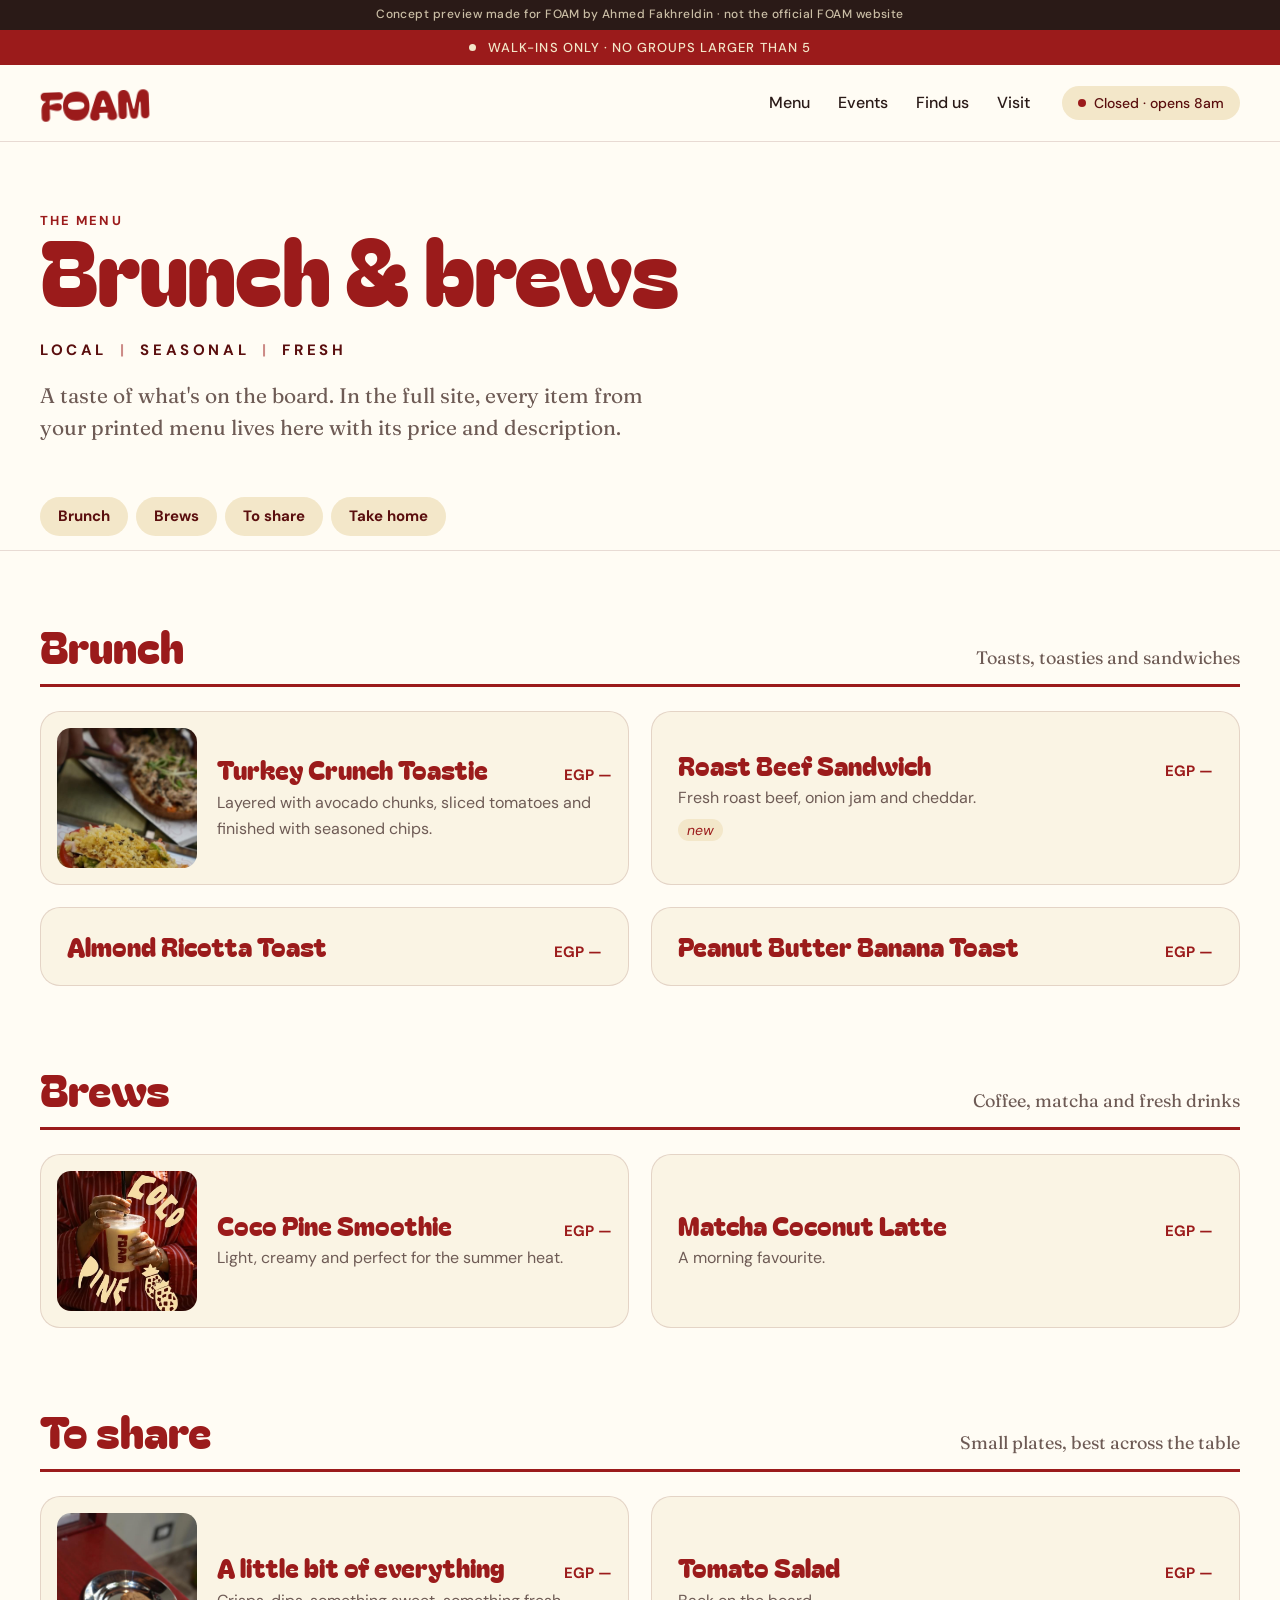
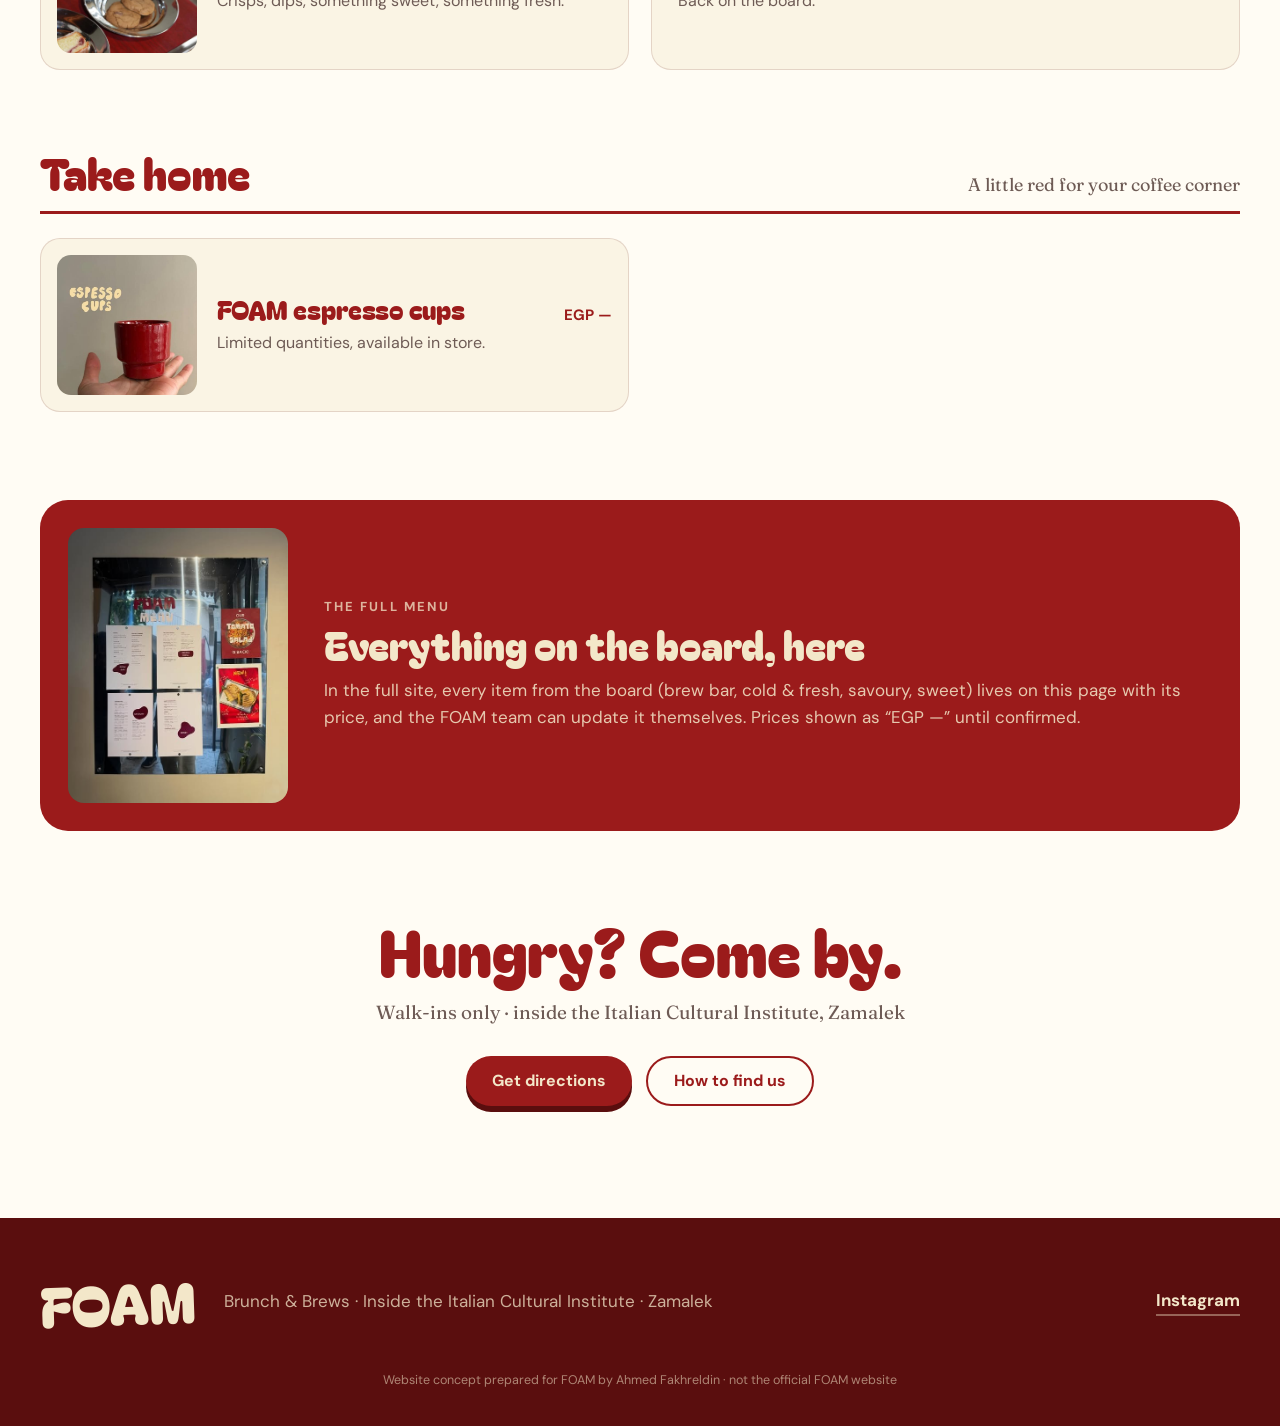
==== commit 9d76a567: "Add full menu page and 'Find us' section (Italian Cultural Institute) Co-Authored-By: Claude Opus 5." ====
--- a/menu.html
+++ b/menu.html
@@ -1,262 +1,152 @@
-<!DOCTYPE html>
-<html lang="en"><head><meta charset="utf-8"/><meta content="width=device-width,initial-scale=1" name="viewport"/>
-<title>Menu · FOAM | Brunch &amp; Brews</title>
-<style>/* latin-ext */
-@font-face {
-  font-family: 'DM Sans';
-  font-style: normal;
-  font-weight: 400;
-  font-display: swap;
-  src: url(fonts/e5bab11d09d3.woff2) format('woff2');
-  unicode-range: U+0100-02BA, U+02BD-02C5, U+02C7-02CC, U+02CE-02D7, U+02DD-02FF, U+0304, U+0308, U+0329, U+1D00-1DBF, U+1E00-1E9F, U+1EF2-1EFF, U+2020, U+20A0-20AB, U+20AD-20C0, U+2113, U+2C60-2C7F, U+A720-A7FF;
-}
-/* latin */
-@font-face {
-  font-family: 'DM Sans';
-  font-style: normal;
-  font-weight: 400;
-  font-display: swap;
-  src: url(fonts/40fe3cf77260.woff2) format('woff2');
-  unicode-range: U+0000-00FF, U+0131, U+0152-0153, U+02BB-02BC, U+02C6, U+02DA, U+02DC, U+0304, U+0308, U+0329, U+2000-206F, U+20AC, U+2122, U+2191, U+2193, U+2212, U+2215, U+FEFF, U+FFFD;
-}
-/* latin-ext */
-@font-face {
-  font-family: 'DM Sans';
-  font-style: normal;
-  font-weight: 500;
-  font-display: swap;
-  src: url(fonts/e5bab11d09d3.woff2) format('woff2');
-  unicode-range: U+0100-02BA, U+02BD-02C5, U+02C7-02CC, U+02CE-02D7, U+02DD-02FF, U+0304, U+0308, U+0329, U+1D00-1DBF, U+1E00-1E9F, U+1EF2-1EFF, U+2020, U+20A0-20AB, U+20AD-20C0, U+2113, U+2C60-2C7F, U+A720-A7FF;
-}
-/* latin */
-@font-face {
-  font-family: 'DM Sans';
-  font-style: normal;
-  font-weight: 500;
-  font-display: swap;
-  src: url(fonts/40fe3cf77260.woff2) format('woff2');
-  unicode-range: U+0000-00FF, U+0131, U+0152-0153, U+02BB-02BC, U+02C6, U+02DA, U+02DC, U+0304, U+0308, U+0329, U+2000-206F, U+20AC, U+2122, U+2191, U+2193, U+2212, U+2215, U+FEFF, U+FFFD;
-}
-/* latin-ext */
-@font-face {
-  font-family: 'DM Serif Display';
-  font-style: italic;
-  font-weight: 400;
-  font-display: swap;
-  src: url(fonts/f83ceed3bd65.woff2) format('woff2');
-  unicode-range: U+0100-02BA, U+02BD-02C5, U+02C7-02CC, U+02CE-02D7, U+02DD-02FF, U+0304, U+0308, U+0329, U+1D00-1DBF, U+1E00-1E9F, U+1EF2-1EFF, U+2020, U+20A0-20AB, U+20AD-20C0, U+2113, U+2C60-2C7F, U+A720-A7FF;
-}
-/* latin */
-@font-face {
-  font-family: 'DM Serif Display';
-  font-style: italic;
-  font-weight: 400;
-  font-display: swap;
-  src: url(fonts/fb30d428f329.woff2) format('woff2');
-  unicode-range: U+0000-00FF, U+0131, U+0152-0153, U+02BB-02BC, U+02C6, U+02DA, U+02DC, U+0304, U+0308, U+0329, U+2000-206F, U+20AC, U+2122, U+2191, U+2193, U+2212, U+2215, U+FEFF, U+FFFD;
-}
-/* latin-ext */
-@font-face {
-  font-family: 'DM Serif Display';
-  font-style: normal;
-  font-weight: 400;
-  font-display: swap;
-  src: url(fonts/363cbf27f320.woff2) format('woff2');
-  unicode-range: U+0100-02BA, U+02BD-02C5, U+02C7-02CC, U+02CE-02D7, U+02DD-02FF, U+0304, U+0308, U+0329, U+1D00-1DBF, U+1E00-1E9F, U+1EF2-1EFF, U+2020, U+20A0-20AB, U+20AD-20C0, U+2113, U+2C60-2C7F, U+A720-A7FF;
-}
-/* latin */
-@font-face {
-  font-family: 'DM Serif Display';
-  font-style: normal;
-  font-weight: 400;
-  font-display: swap;
-  src: url(fonts/8c71993fd6bb.woff2) format('woff2');
-  unicode-range: U+0000-00FF, U+0131, U+0152-0153, U+02BB-02BC, U+02C6, U+02DA, U+02DC, U+0304, U+0308, U+0329, U+2000-206F, U+20AC, U+2122, U+2191, U+2193, U+2212, U+2215, U+FEFF, U+FFFD;
-}
-/* gujarati */
-@font-face {
-  font-family: 'Shrikhand';
-  font-style: normal;
-  font-weight: 400;
-  font-display: swap;
-  src: url(fonts/fe47f1e3085b.woff2) format('woff2');
-  unicode-range: U+0951-0952, U+0964-0965, U+0A80-0AFF, U+200C-200D, U+20B9, U+25CC, U+A830-A839;
-}
-/* latin-ext */
-@font-face {
-  font-family: 'Shrikhand';
-  font-style: normal;
-  font-weight: 400;
-  font-display: swap;
-  src: url(fonts/68c4876b3bf5.woff2) format('woff2');
-  unicode-range: U+0100-02BA, U+02BD-02C5, U+02C7-02CC, U+02CE-02D7, U+02DD-02FF, U+0304, U+0308, U+0329, U+1D00-1DBF, U+1E00-1E9F, U+1EF2-1EFF, U+2020, U+20A0-20AB, U+20AD-20C0, U+2113, U+2C60-2C7F, U+A720-A7FF;
-}
-/* latin */
-@font-face {
-  font-family: 'Shrikhand';
-  font-style: normal;
-  font-weight: 400;
-  font-display: swap;
-  src: url(fonts/6252d4cd3ad3.woff2) format('woff2');
-  unicode-range: U+0000-00FF, U+0131, U+0152-0153, U+02BB-02BC, U+02C6, U+02DA, U+02DC, U+0304, U+0308, U+0329, U+2000-206F, U+20AC, U+2122, U+2191, U+2193, U+2212, U+2215, U+FEFF, U+FFFD;
-}
-:root{--bg:#FFFBF2;--ink:#3A0F0F;--muted:#7a5a52;--primary:#9B1B1B;--on-primary:#FFF6E6;--accent:#9B1B1B;--card:#fff;--line:#efdcc4;--line2:#e2b8a8;--dark:#9B1B1B;--on-dark:#F3E7C9;--on-dark-muted:#f0d8c0;--tint:#F3E7C9;--ph:#f1dcc4;--ph2:#f7e8d5;--accent-soft:#F3E7C9;--fh:"DM Serif Display",serif;--fb:"DM Sans",sans-serif;--fw:"Shrikhand",cursive;--wmc:#9B1B1B;--wms:34px;--h1:74px;--h2:52px;--radius:22px;--panel-bg:#9B1B1B;--panel-ink:#F3E7C9;--panel-muted:#f3dcc0;--panel-eyebrow:#F3E7C9;--panel-btn:#F3E7C9;--panel-btn-text:#9B1B1B;--dark-eyebrow:#F3E7C9}
-*{box-sizing:border-box;margin:0;padding:0}
-body{background:var(--bg);color:var(--ink);font-family:var(--fb);font-weight:400;-webkit-font-smoothing:antialiased;line-height:1.5}
-a{color:inherit;text-decoration:none}
-h1,h2,h3,h4{font-family:var(--fh);font-weight:var(--hw,400);text-transform:var(--ht,none);letter-spacing:var(--hls,0);line-height:1.05}
-.eyebrow{display:block;font-family:var(--fe,var(--fb));font-size:12px;letter-spacing:.2em;text-transform:uppercase;color:var(--accent-text,var(--accent));font-weight:500;margin-bottom:12px}
-.btn{display:inline-flex;align-items:center;justify-content:center;gap:8px;padding:14px 26px;border-radius:var(--radius-btn,999px);font-size:14px;font-weight:500;letter-spacing:.04em;border:1.5px solid var(--primary);white-space:nowrap}
-.btn.primary{background:var(--primary);color:var(--on-primary)}
-.btn.ghost{color:var(--primary);background:transparent}
-.btns{display:flex;gap:12px;flex-wrap:wrap;margin-top:26px}
-.badge{display:inline-flex;align-self:flex-start;margin-top:22px;font-size:13px;padding:8px 14px;border:1px solid currentColor;border-radius:999px;opacity:.9}
-.ph{width:100%;height:100%;background-size:cover;background-repeat:no-repeat;background-color:var(--ph)}
-.ph.none{display:grid;place-items:center;background:repeating-linear-gradient(135deg,var(--ph) 0 14px,var(--ph2) 14px 28px)}
-.ph.none span{font-size:11px;letter-spacing:.14em;text-transform:uppercase;background:var(--bg);color:var(--muted);padding:6px 10px;border-radius:4px}
-/* header */
-.hdr{background:var(--hdr-bg,var(--bg));border-bottom:1px solid var(--line);z-index:10}
-.hdr.sticky{position:sticky;top:0}
-.hbar{display:flex;align-items:center;justify-content:space-between;padding:18px 64px}
-.brand{display:flex;align-items:center;gap:14px}
-.logoimg{width:50px;height:50px;object-fit:contain;border-radius:var(--logo-radius,8px);background:var(--logo-bg,transparent)}
-.wm b{display:block;font-family:var(--fw,var(--fh));font-size:var(--wms,26px);font-weight:var(--wmw,400);line-height:1;color:var(--wmc,var(--ink));letter-spacing:var(--wmls,0)}
-.wm i{font-style:normal;font-size:10px;letter-spacing:.24em;text-transform:uppercase;color:var(--muted)}
-.hdr.named .wm b{display:none}.hdr.named .logoimg{width:64px;height:64px}.hdr.named .wm i{font-size:11px}.hdr.named .logoimg.wide{width:auto;height:44px;background:none;border-radius:0}.hdr.named .brand{gap:20px}
-.nav{display:flex;gap:34px;font-size:14px;letter-spacing:.04em}
-.hr{display:flex;align-items:center;gap:18px;font-size:13px}.lang b{color:var(--primary)}
-.burger{display:none;width:22px;height:14px;flex-direction:column;justify-content:space-between}.burger i{height:2px;background:var(--ink);display:block}
-.chips{display:flex;gap:10px;padding:2px 64px 16px;overflow:hidden;white-space:nowrap}
-.chip{display:inline-flex;align-items:center;gap:8px;padding:9px 16px;border:1px solid var(--line);border-radius:999px;font-size:13px;background:var(--card)}
-.chip:before{content:"";width:6px;height:6px;border-radius:50%;background:var(--accent)}
-.chip.on{background:var(--primary);border-color:var(--primary);color:var(--on-primary)}.chip.on:before{background:var(--on-primary)}
-/* hero */
-.hero{position:relative;display:grid;grid-template-columns:1fr 1.2fr;min-height:640px;border-bottom:1px solid var(--line)}
-.hero .hcopy{grid-column:1;grid-row:1;padding:90px 64px;display:flex;flex-direction:column;justify-content:center}
-.hero .hphoto{grid-column:2;grid-row:1}
-.hero h1{font-size:var(--h1,76px);margin:6px 0 20px}
-.hero p{font-size:18px;color:var(--muted);max-width:440px}
-.hero-full{display:block;min-height:720px;color:#fff}
-.hero-full .hphoto{position:absolute;inset:0}
-.hero-full .hphoto:after{content:"";position:absolute;inset:0;background:var(--hero-shade,linear-gradient(90deg,rgba(0,0,0,.72),rgba(0,0,0,.15)))}
-.hero-full .hcopy{position:relative;z-index:2;min-height:720px;max-width:760px}
-.hero-full p{color:rgba(255,255,255,.85)}
-.hero-full .eyebrow{color:var(--hero-eyebrow,#fff)}
-.hero-full .btn.primary{background:var(--hero-btn,var(--primary));border-color:var(--hero-btn,var(--primary));color:var(--hero-btn-text,var(--on-primary))}
-.hero-full .btn.ghost{color:#fff;border-color:#fff}
-.hero-panel{background:var(--panel-bg);color:var(--panel-ink)}
-.hero-panel .hphoto{padding:34px 34px 34px 0}
-.hero-panel .hphoto .ph{border-radius:var(--radius,18px)}
-.hero-panel p{color:var(--panel-muted)}
-.hero-panel .eyebrow{color:var(--panel-eyebrow,var(--accent))}
-.hero-panel .btn.primary{background:var(--panel-btn);border-color:var(--panel-btn);color:var(--panel-btn-text)}
-.hero-panel .btn.ghost{color:var(--panel-ink);border-color:var(--panel-ink)}
-/* sections */
-.sec{padding:96px 64px}
-.shead{display:flex;justify-content:space-between;align-items:end;margin-bottom:40px;gap:20px}
-.shead h2,.sec h2{font-size:var(--h2,50px)}
-.more{font-size:14px;color:var(--accent-text,var(--accent));white-space:nowrap}
-.dark{background:var(--dark);color:var(--on-dark)}.dark .eyebrow{color:var(--dark-eyebrow,var(--accent))}.dark p{color:var(--on-dark-muted)}
-.dark .btn.primary{background:var(--on-dark);color:var(--dark);border-color:var(--on-dark)}.dark .btn.ghost{color:var(--on-dark);border-color:var(--on-dark)}
-.tint{background:var(--tint)}
-.two{display:grid;grid-template-columns:1fr 1fr;gap:72px;align-items:center}
-.two .txt p{color:var(--muted);font-size:17px;margin-top:16px;max-width:520px}
-.dark .two .txt p{color:var(--on-dark-muted)}
-.two h2{margin-top:4px}
-.two .pic{height:520px;border-radius:var(--radius,12px);overflow:hidden}
-.brows{border-top:1px solid var(--line)}
-.brow{display:grid;grid-template-columns:1fr 1.3fr;gap:64px;align-items:center;padding:36px 0;border-bottom:1px solid var(--line)}
-.brow h3{font-size:40px;margin-bottom:6px}.brow em{font-style:italic;color:var(--accent-text,var(--accent))}.brow p{color:var(--muted);margin:12px 0 0;line-height:1.7}
-.brow .btns{margin-top:20px}.brow .btn{padding:11px 22px}
-.bpic{height:300px;border-radius:var(--radius,12px);overflow:hidden}
-.hours{margin:22px 0 4px;max-width:420px}.hrow{display:flex;justify-content:space-between;padding:10px 0;border-bottom:1px solid var(--line);font-size:15px}
-.note{font-size:13px!important;opacity:.8}
-.cards{display:grid;grid-template-columns:repeat(4,1fr);gap:22px}.cards.n5{grid-template-columns:repeat(5,1fr)}.cards.n3{grid-template-columns:repeat(3,1fr)}
-.card{background:var(--card);border:1px solid var(--line);border-radius:var(--radius,14px);overflow:hidden;color:var(--ink)}
-.card .ph{height:280px}
-.cin{padding:16px 18px 20px}.cat{font-size:11px;letter-spacing:.16em;text-transform:uppercase;color:var(--accent-text,var(--accent));font-weight:500}
-.card h4{font-size:24px;margin:6px 0 4px}.card p{font-size:13.5px;color:var(--muted);min-height:38px}
-.price{display:flex;justify-content:space-between;align-items:center;margin-top:10px;font-size:14px}
-.add{width:30px;height:30px;border-radius:50%;background:var(--primary);color:var(--on-primary);display:grid;place-items:center;font-size:18px}
-.rules-grid{display:grid;grid-template-columns:repeat(4,1fr);gap:20px}
-.rule{background:var(--card);border:1px solid var(--line);border-radius:var(--radius,16px);padding:28px;color:var(--ink)}
-.rule h4{font-size:24px;margin:16px 0 8px}.rule p{font-size:14px;color:var(--muted)}
-.ric{width:52px;height:52px;border-radius:50%;background:var(--accent-soft,var(--tint));display:grid;place-items:center;font-size:24px}
-.steps-grid{display:grid;grid-template-columns:repeat(3,1fr);gap:26px}
-.step .ph{height:240px;border-radius:var(--radius,12px);margin-bottom:18px}
-.step .num{font-family:var(--fh);font-size:34px;color:var(--accent-text,var(--accent))}.step h4{font-size:26px;margin:4px 0 6px}.step p{color:var(--muted);font-size:15px}
-.feat-wrap{display:grid;grid-template-columns:1fr 1.6fr;gap:60px;align-items:center}
-.feats{display:grid;grid-template-columns:repeat(3,1fr);gap:18px}
-.feat{border:1px solid var(--line);border-radius:var(--radius,14px);padding:24px;display:flex;flex-direction:column;gap:8px}.feat b{font-size:17px}.feat span{font-size:13px;color:var(--muted)}
-.dark .feat{border-color:rgba(255,255,255,.18)}.dark .feat span{color:var(--on-dark-muted)}
-.gallery-grid{display:grid;grid-template-columns:repeat(4,1fr);grid-auto-rows:190px;gap:14px}
-.gallery-grid .g{border-radius:var(--radius,12px);overflow:hidden}.g0{grid-row:span 2}.g3{grid-row:span 2}
-.evs{display:grid;grid-template-columns:repeat(3,1fr);gap:20px}
-.ev{border:1px solid var(--line);border-radius:var(--radius,12px);padding:28px}.evd{font-size:12px;letter-spacing:.16em;text-transform:uppercase;color:var(--accent-text,var(--accent))}.ev h4{font-size:28px;margin:10px 0 6px}.ev p{font-size:14px;color:var(--muted)}
-.dark .ev{border-color:rgba(255,255,255,.2)}.dark .ev p{color:var(--on-dark-muted)}
-.testi-sec{padding-top:0;padding-bottom:70px}
-.testi{border:1.5px dashed var(--line2,var(--line));border-radius:var(--radius,12px);padding:34px;text-align:center;font-size:12px;letter-spacing:.18em;text-transform:uppercase;color:var(--muted)}
-.ighead{display:flex;justify-content:space-between;align-items:center;padding:30px 64px}
-.ighead h3{font-size:32px}.ighead span{color:var(--accent-text,var(--accent))}
-.iggrid{display:grid;grid-template-columns:repeat(6,1fr)}.igt{height:240px}
-.ftr{background:var(--foot,var(--dark));color:var(--on-dark);padding:70px 64px 30px}
-.ftr .wm b{color:var(--on-dark)}.ftr .wm i{color:var(--on-dark-muted)}
-.fgrid{display:grid;grid-template-columns:1.3fr 1fr 1fr 1fr;gap:40px}
-.ftr h5{font-size:11px;letter-spacing:.22em;text-transform:uppercase;color:var(--dark-eyebrow,var(--accent));font-weight:500;margin-bottom:12px}
-.ftr p{font-size:14px;line-height:1.9;color:var(--on-dark-muted)}
-.fbot{border-top:1px solid rgba(255,255,255,.15);margin-top:50px;padding-top:22px;display:flex;justify-content:space-between;font-size:12px;color:var(--on-dark-muted)}
-.mbar{display:none}
-/* menu page */
-.mintro{padding:56px 64px 20px;max-width:820px}
-.mintro h1{font-size:64px;margin:4px 0 14px}.mintro p{color:var(--muted);font-size:17px}
-.pill{display:inline-block;margin-top:16px;font-size:12px;background:var(--tint);color:var(--ink);padding:6px 12px;border-radius:999px}
-.msig{padding-top:36px;padding-bottom:10px}.mcards .ph{height:300px}
-.mlist{padding-top:40px;padding-bottom:10px}
-.lgrid{display:grid;grid-template-columns:1fr 1fr;gap:0 48px}
-.lrow{display:flex;justify-content:space-between;gap:20px;padding:18px 0;border-bottom:1px solid var(--line)}
-.lrow b{font-family:var(--fh);font-weight:var(--hw,400);font-size:21px;display:block;text-transform:var(--ht,none);letter-spacing:var(--hls,0)}.lrow span{font-size:13px;color:var(--muted)}.lrow i{font-style:normal;font-size:14px;white-space:nowrap}
-.mblock{margin-top:70px;background:var(--dark);color:var(--on-dark);padding:70px 64px;display:grid;grid-template-columns:1fr 1.2fr;gap:60px}
-.mblock h2{font-size:50px;margin-bottom:14px}.mblock p{color:var(--on-dark-muted)}.mblock .eyebrow{color:var(--dark-eyebrow,var(--accent))}.mblock .small{font-size:13px;margin-top:12px}
-.tog{display:flex;background:rgba(255,255,255,.08);border-radius:999px;padding:5px;margin-top:24px;max-width:360px}
-.tog span{flex:1;text-align:center;padding:10px;border-radius:999px;font-size:14px}.tog .on{background:var(--on-dark);color:var(--dark)}
-.bcard{border:1px solid rgba(255,255,255,.18);border-radius:12px;margin-bottom:14px}
-.bt{display:flex;justify-content:space-between;align-items:center;padding:20px 22px}.bcard h3{font-size:28px;color:var(--on-dark)}
-.ba{font-size:14px;color:var(--on-dark-muted);margin-top:4px}.bs{font-size:11px;letter-spacing:.16em;text-transform:uppercase;opacity:.6;margin-top:8px}
-.chev{font-size:24px;color:var(--dark-eyebrow,var(--accent))}.bf{border-top:1px solid rgba(255,255,255,.18);padding:12px 22px;font-size:12px;letter-spacing:.14em;text-transform:uppercase;color:var(--dark-eyebrow,var(--accent))}
-@media(max-width:1100px) and (min-width:641px){.hbar{padding:16px 32px;gap:20px}.nav{display:none}.burger{display:flex}.wm i{white-space:nowrap}}
-@media(max-width:640px){
- body{padding-bottom:70px}
- .hbar{padding:14px 18px}.nav,.lang{display:none}.burger{display:flex}.hr{gap:12px}.hr .btn{padding:10px 16px;font-size:12px}
- .logoimg{width:40px;height:40px;flex:none}.wm b{font-size:calc(var(--wms,26px)*.8)}.wm i{font-size:8px;letter-spacing:.18em}
- .brand{min-width:0;gap:10px}.wm{min-width:0}.wm b,.wm i{white-space:nowrap;overflow:hidden;text-overflow:ellipsis}.wm i{display:block;margin-top:4px}
- .hbar .hr .btn{display:none}.hbar{gap:12px}
- .hdr.named .logoimg{width:52px;height:52px}.hdr.named .wm i{font-size:9px}.hdr.named .logoimg.wide{width:auto;height:34px}.hdr.named .brand{gap:14px}
- .chips{padding:2px 18px 12px}
- .hero{display:flex;flex-direction:column;min-height:0}.hero .hphoto{height:340px;padding:0!important}.hero .hphoto .ph{border-radius:0!important}
- .hero .hcopy{padding:34px 20px 40px}.hero h1{font-size:calc(var(--h1,76px)*.58)}.hero p{font-size:16px}
- .hero-full{min-height:0}.hero-full .hphoto{position:relative;inset:auto}.hero-full .hcopy{min-height:0;background:var(--dark);color:var(--on-dark)}
- .sec{padding:54px 20px}.shead{margin-bottom:24px}.shead h2,.sec h2{font-size:calc(var(--h2,50px)*.7)}
- .two{grid-template-columns:1fr;gap:26px}.two .pic{height:300px;order:-1}
- .brow{grid-template-columns:1fr;gap:18px}.brow .bpic{order:-1;height:210px}.brow h3{font-size:30px}
- .cards,.cards.n5,.cards.n3{grid-template-columns:1fr 1fr;gap:12px}.card .ph{height:170px}.card h4{font-size:19px}.card p{font-size:12.5px}.cin{padding:12px}
- .cards.n5 .card:nth-child(5),.cards.n3 .card:nth-child(3){display:none}
- .rules-grid{display:flex;overflow:hidden;gap:12px;margin-right:-20px}.rule{flex:0 0 74%}
- .steps-grid{grid-template-columns:1fr;gap:26px}.step .ph{height:190px}
- .feat-wrap{grid-template-columns:1fr;gap:22px}.feats{grid-template-columns:1fr 1fr 1fr;gap:10px}.feat{padding:14px}.feat span{display:none}
- .gallery-grid{display:flex;overflow:hidden;gap:10px;margin-right:-20px}.gallery-grid .g{flex:0 0 58%;height:240px}
- .evs{grid-template-columns:1fr}
- .ighead{padding:24px 20px}.ighead h3{font-size:22px}.iggrid{grid-template-columns:repeat(3,1fr)}.igt{height:130px}.igt:nth-child(n+4){display:none}
- .ftr{padding:44px 20px 24px}.fgrid{grid-template-columns:1fr;gap:18px}
- .mbar{display:grid;grid-template-columns:repeat(3,1fr);position:fixed;left:0;right:0;bottom:0;height:66px;background:var(--bg);border-top:1px solid var(--line);align-items:center;text-align:center;font-size:11px;letter-spacing:.1em;text-transform:uppercase;z-index:20}
- .mbar div{display:flex;flex-direction:column;align-items:center;gap:3px}.mbar .mi{font-size:18px;line-height:1}.mbar .hot{color:var(--accent-text,var(--accent))}
- .mintro{padding:34px 20px 10px}.mintro h1{font-size:40px}.mcards .ph{height:180px}
- .lgrid{grid-template-columns:1fr}.mblock{grid-template-columns:1fr;padding:44px 20px;gap:24px}.mblock h2{font-size:36px}
-}
-.dark .ric{background:rgba(255,255,255,.1)}
-.foam .hero h1,.foam .sec h2,.foam .mintro h1,.foam .mblock h2{font-family:"Shrikhand",cursive;font-weight:400;letter-spacing:.01em}.foam .hero h1{font-size:68px}.foam .hero-panel{background:#9B1B1B repeating-linear-gradient(90deg,#9B1B1B 0 60px,#a82424 60px 120px)}.foam .hero-panel .hcopy{background:#9B1B1B}.foam .s-rules{background:#F3E7C9}.foam .card h4,.foam .rule h4{font-family:"DM Serif Display",serif}.foam .step .num{font-family:"Shrikhand"}.foam .hdr{border-bottom:6px solid #9B1B1B}.foam .ftr .wm b{font-family:"Shrikhand"}</style><meta content="The FOAM menu: coffee, matcha, fresh drinks, brunch and small plates, served under the trees in Zamalek." name="description"/><meta content="#9B1B1B" name="theme-color"/><meta content="Menu · FOAM | Brunch &amp; Brews" property="og:title"/><meta content="The FOAM menu: coffee, matcha, fresh drinks, brunch and small plates, served under the trees in Zamalek." property="og:description"/><meta content="img/foam/hero-garden-seating.jpg" property="og:image"/><meta content="noindex" name="robots"/><link href="img/foam/logo.png" rel="icon" type="image/png"/><link href="site.css" rel="stylesheet"/></head><body class="foam"><header class="hdr sticky named"><div class="hbar"><a aria-label="FOAM home" class="brand" href="index.html"><img alt="FOAM" class="logoimg wide" src="img/foam/logo-wordmark.png"/><div class="wm"><b>FOAM</b><i>Brunch &amp; Brews</i></div></a>
-<nav class="nav"><a aria-current="page" class="cur" href="menu.html">Menu</a><a href="index.html#before">Before you come</a><a href="index.html#find">Find us</a></nav><div class="hr"><span class="lang"><button aria-pressed="true" type="button">EN</button><span aria-hidden="true">|</span><button aria-pressed="false" class="js-ar" lang="ar" type="button">ع</button></span><a class="btn primary" href="https://www.google.com/maps/search/?api=1&amp;query=FOAM+Brunch+%26+Brews%2C+3+Al+Sheikh+Al+Marsafi%2C+Zamalek%2C+Cairo" rel="noopener" target="_blank">Get directions</a><button aria-controls="mnav" aria-expanded="false" aria-label="Open menu" class="burger" type="button"><span><i></i><i></i><i></i></span></button></div></div><nav aria-label="Menu sections" class="chips js-jump"><a class="chip on" href="#coffee">Coffee</a><a class="chip" href="#matcha">Matcha</a><a class="chip" href="#fresh">Fresh drinks</a><a class="chip" href="#brunch">Brunch</a><a class="chip" href="#share">To share</a></nav></header><nav aria-label="Mobile" class="mnav" hidden="" id="mnav">
-<a class="big" href="menu.html">Menu</a><a class="big" href="index.html#before">Before you come</a><a class="big" href="index.html#events">What's on</a><a class="big" href="index.html#find">Finding FOAM</a><a class="big" href="index.html#visit">Hours</a>
-<div class="btns"><a class="btn primary" href="https://www.google.com/maps/search/?api=1&amp;query=FOAM+Brunch+%26+Brews%2C+3+Al+Sheikh+Al+Marsafi%2C+Zamalek%2C+Cairo" rel="noopener" target="_blank">Get directions</a><a class="btn ghost" href="https://www.instagram.com/foam.brunchandbrews/" rel="noopener" target="_blank">Instagram</a></div>
-<p class="mnav-meta">Italian Cultural Institute<br/>3 Al Sheikh Al Marsafi, Zamalek<br/>Walk-ins only</p></nav><div class="mintro"><span class="eyebrow">Good morning, neighbour</span><h1>Brunch is on under the trees</h1><p>Walk-ins only. Everything is served in the garden, under the trees.</p><span class="pill">Prices to be confirmed</span><a class="status js-status" href="index.html#visit"><i></i><span class="js-status-text">Open daily 8am to 9pm</span></a></div>
-<section class="sec msig"><div class="shead"><div><span class="eyebrow">Most loved</span><h2>Signatures</h2></div></div><div class="cards mcards n3"><a class="card" href="#coffee"><div class="ph real" style="background-image:url(img/foam/brand-espresso-cup.jpg);background-position:center 70%;background-size:cover"></div><div class="cin"><span class="cat">Coffee</span><h4>Espresso</h4><p>Served in our red cups.</p><div class="price"><span>EGP --</span></div></div></a><a class="card" href="#fresh"><div class="ph real" style="background-image:url(img/foam/drink-coco-pine.jpg);background-position:center;background-size:cover"></div><div class="cin"><span class="cat">Fresh</span><h4>Coco Pine Smoothie</h4><p>Light, creamy and perfect for the summer heat.</p><div class="price"><span>EGP --</span></div></div></a><a class="card" href="#brunch"><div aria-label="Turkey Crunch Toastie" class="ph real" role="img" style="background-image:url(img/foam/food-turkey-crunch.jpg);background-position:center;background-size:cover"></div><div class="cin"><span class="cat">Brunch</span><h4>Turkey Crunch Toastie</h4><p>Avocado chunks, sliced tomatoes and seasoned chips.</p><div class="price"><span>EGP --</span></div></div></a></div></section><section class="sec mlist" id="coffee"><div class="shead"><div><h2>Coffee</h2></div></div><div class="lgrid"><div class="lrow"><div><b>Espresso</b><span>Served in our red cups</span></div><i>EGP --</i></div><div class="lrow"><div><b>Latte</b><span>Espresso and milk</span></div><i>EGP --</i></div></div></section><section class="sec mlist" id="matcha"><div class="shead"><div><h2>Matcha</h2></div></div><div class="lgrid"><div class="lrow"><div><b>Matcha Coconut Latte</b><span>A morning favourite</span></div><i>EGP --</i></div></div></section><section class="sec mlist" id="fresh"><div class="shead"><div><h2>Fresh drinks</h2></div></div><div class="lgrid"><div class="lrow"><div><b>Liquid Gold</b><span>Orange, lemon and ginger</span></div><i>EGP --</i></div><div class="lrow"><div><b>Coco Pine Smoothie</b><span>Light, creamy and perfect for the summer heat</span></div><i>EGP --</i></div></div></section><section class="sec mlist" id="brunch"><div class="shead"><div><h2>Brunch</h2></div></div><div class="lgrid"><div class="lrow"><div><b>Turkey Crunch Toastie</b><span>Avocado chunks, sliced tomatoes, seasoned chips</span></div><i>EGP --</i></div><div class="lrow"><div><b>Almond Ricotta Toast</b><span>From the garden kitchen</span></div><i>EGP --</i></div><div class="lrow"><div><b>Peanut Butter Banana Toast</b><span>From the garden kitchen</span></div><i>EGP --</i></div><div class="lrow"><div><b>Roast beef sandwich</b><span>Sweet onion jam, smoked cheddar</span></div><i>EGP --</i></div></div></section><section class="sec mlist" id="share"><div class="shead"><div><h2>To share</h2></div></div><div class="lgrid"><div class="lrow"><div><b>Tomato salad</b><span>It's back</span></div><i>EGP --</i></div><div class="lrow"><div><b>A little bit of everything</b><span>Crisps, dips, something sweet, something fresh</span></div><i>EGP --</i></div></div></section><section class="sec mlist"><div class="mboard"><div aria-label="The FOAM menu board" class="ph real" role="img" style="background-image:url(img/foam/brand-menu-board.jpg);background-position:center;background-size:cover"></div><div><span class="eyebrow">The full menu</span><h2>Everything on the board, here</h2><p class="mnote" style="font-size:16px;margin-top:14px;max-width:460px">In the full site, every item from your board lives here with its price and description, and you can update it yourselves.</p></div></div></section>
-<section class="mblock"><div><span class="eyebrow">Before you come</span><h2>House rules, kindly</h2><p>Groups up to 5 · no laptops on weekends · no takeaway containers · pets welcome.</p></div><div><a class="bcard" href="https://www.google.com/maps/search/?api=1&amp;query=FOAM+Brunch+%26+Brews%2C+3+Al+Sheikh+Al+Marsafi%2C+Zamalek%2C+Cairo" rel="noopener" target="_blank"><div class="bt"><div><h3>FOAM</h3><div class="ba">Italian Cultural Institute, 3 Al Sheikh Al Marsafi</div><div class="bs">Walk-ins only</div></div><span class="chev">›</span></div><div class="bf">⌖ Directions</div></a></div></section><script defer="" src="site.js"></script></body></html>+<!doctype html>
+<html lang="en">
+<head>
+  <meta charset="utf-8">
+  <meta name="viewport" content="width=device-width, initial-scale=1, viewport-fit=cover">
+  <title>Menu · FOAM | Brunch &amp; Brews</title>
+  <meta name="description" content="The FOAM menu: brunch, brews and plates to share, from the neighborhood garden in Zamalek.">
+  <!-- Website concept prepared for FOAM. Not indexed until FOAM approves it. -->
+  <meta name="robots" content="noindex, nofollow">
+  <meta name="theme-color" content="#9B1B1B">
+  <link rel="icon" href="assets/favicon.svg" type="image/svg+xml">
+  <link rel="stylesheet" href="assets/fonts.css">
+  <link rel="stylesheet" href="assets/styles.css">
+</head>
+<body>
+
+  <div class="concept">Concept preview made for FOAM by Ahmed Fakhreldin · not the official FOAM website</div>
+
+  <div class="notice">
+    <p><span class="dot" aria-hidden="true"></span> Walk-ins only · no groups larger than 5</p>
+  </div>
+
+  <header class="site-header">
+    <div class="wrap header-row">
+      <a class="wordmark" href="index.html" aria-label="FOAM home">FOAM</a>
+      <nav class="nav" aria-label="Main">
+        <a href="menu.html" aria-current="page">Menu</a>
+        <a href="index.html#events">Events</a>
+        <a href="index.html#find">Find us</a>
+        <a href="index.html#visit">Visit</a>
+      </nav>
+      <a class="status-pill js-status" href="index.html#visit">
+        <span class="status-dot"></span><span class="js-status-text">Open daily 8am–9pm</span>
+      </a>
+    </div>
+  </header>
+
+  <main>
+    <section class="page-hero">
+      <div class="wrap">
+        <p class="eyebrow">The menu</p>
+        <h1 class="display">Brunch &amp; brews</h1>
+        <p class="tagline">LOCAL <i>|</i> SEASONAL <i>|</i> FRESH</p>
+        <p class="lede">A taste of what's on the board. In the full site, every item from your printed menu lives here with its price and description.</p>
+      </div>
+    </section>
+
+    <nav class="cat-nav" aria-label="Menu categories">
+      <div class="wrap">
+        <a href="#brunch">Brunch</a>
+        <a href="#brews">Brews</a>
+        <a href="#share">To share</a>
+        <a href="#take-home">Take home</a>
+      </div>
+    </nav>
+
+    <div class="wrap">
+      <section class="menu-cat" id="brunch">
+        <div class="menu-cat-head"><h2>Brunch</h2><p>Toasts, toasties and sandwiches</p></div>
+        <div class="items">
+          <article class="item">
+            <img src="assets/img/turkey-crunch.jpg" alt="Turkey crunch toastie" width="640" height="640" loading="lazy">
+            <div><h3>Turkey Crunch Toastie <span class="price">EGP —</span></h3><p>Layered with avocado chunks, sliced tomatoes and finished with seasoned chips.</p></div>
+          </article>
+          <article class="item no-photo">
+            <div><h3>Roast Beef Sandwich <span class="price">EGP —</span></h3><p>Fresh roast beef, onion jam and cheddar.</p><span class="tag">new</span></div>
+          </article>
+          <article class="item no-photo">
+            <div><h3>Almond Ricotta Toast <span class="price">EGP —</span></h3></div>
+          </article>
+          <article class="item no-photo">
+            <div><h3>Peanut Butter Banana Toast <span class="price">EGP —</span></h3></div>
+          </article>
+        </div>
+      </section>
+
+      <section class="menu-cat" id="brews">
+        <div class="menu-cat-head"><h2>Brews</h2><p>Coffee, matcha and fresh drinks</p></div>
+        <div class="items">
+          <article class="item">
+            <img src="assets/img/coco-pine.jpg" alt="Coco pine smoothie" width="519" height="640" loading="lazy">
+            <div><h3>Coco Pine Smoothie <span class="price">EGP —</span></h3><p>Light, creamy and perfect for the summer heat.</p></div>
+          </article>
+          <article class="item no-photo">
+            <div><h3>Matcha Coconut Latte <span class="price">EGP —</span></h3><p>A morning favourite.</p></div>
+          </article>
+        </div>
+      </section>
+
+      <section class="menu-cat" id="share">
+        <div class="menu-cat-head"><h2>To share</h2><p>Small plates, best across the table</p></div>
+        <div class="items">
+          <article class="item">
+            <img src="assets/img/sharing.jpg" alt="Cookies and cake on steel plates" width="640" height="640" loading="lazy">
+            <div><h3>A little bit of everything <span class="price">EGP —</span></h3><p>Crisps, dips, something sweet, something fresh.</p></div>
+          </article>
+          <article class="item no-photo">
+            <div><h3>Tomato Salad <span class="price">EGP —</span></h3><p>Back on the board.</p></div>
+          </article>
+        </div>
+      </section>
+
+      <section class="menu-cat" id="take-home">
+        <div class="menu-cat-head"><h2>Take home</h2><p>A little red for your coffee corner</p></div>
+        <div class="items">
+          <article class="item">
+            <img src="assets/img/espresso-cups.jpg" alt="Red FOAM espresso cup" width="512" height="640" loading="lazy">
+            <div><h3>FOAM espresso cups <span class="price">EGP —</span></h3><p>Limited quantities, available in store.</p></div>
+          </article>
+        </div>
+      </section>
+
+      <aside class="board-note">
+        <img src="assets/img/menu-board.jpg" alt="FOAM's printed menu and specials on the board" width="500" height="640" loading="lazy">
+        <div>
+          <p class="eyebrow">The full menu</p>
+          <h2>Everything on the board, here</h2>
+          <p>In the full site, every item from the board (brew bar, cold &amp; fresh, savoury, sweet) lives on this page with its price, and the FOAM team can update it themselves. Prices shown as “EGP —” until confirmed.</p>
+        </div>
+      </aside>
+    </div>
+
+    <section class="section" style="padding-top:88px">
+      <div class="wrap" style="text-align:center">
+        <h2 class="display-md">Hungry? Come by.</h2>
+        <p class="section-sub" style="margin:16px auto 28px">Walk-ins only · inside the Italian Cultural Institute, Zamalek</p>
+        <div class="cta-row" style="justify-content:center">
+          <a class="btn btn-red" href="https://maps.app.goo.gl/WtzBqY1xXqrT5HyR9" target="_blank" rel="noopener">Get directions</a>
+          <a class="btn btn-ghost" href="index.html#find">How to find us</a>
+        </div>
+      </div>
+    </section>
+  </main>
+
+  <footer class="site-footer">
+    <div class="wrap footer-row">
+      <p class="wordmark wordmark-cream">FOAM</p>
+      <p class="footer-line">Brunch &amp; Brews · Inside the Italian Cultural Institute · Zamalek</p>
+      <a href="https://instagram.com/foam.brunchandbrews" target="_blank" rel="noopener">Instagram</a>
+    </div>
+    <p class="credit">Website concept prepared for FOAM by Ahmed Fakhreldin · not the official FOAM website</p>
+  </footer>
+
+  <nav class="dock" aria-label="Quick actions">
+    <a href="index.html">Home</a>
+    <a href="https://maps.app.goo.gl/WtzBqY1xXqrT5HyR9" target="_blank" rel="noopener">Directions</a>
+    <a href="index.html#events">Events</a>
+  </nav>
+
+  <script src="assets/app.js" defer></script>
+</body>
+</html>
--- a/assets/fonts.css
+++ b/assets/fonts.css
@@ -0,0 +1,4 @@
+@font-face{font-family:'Bagel Fat One';src:url(fonts/BagelFatOne.woff2) format('woff2');font-weight:400;font-display:swap}
+@font-face{font-family:'DM Sans';src:url(fonts/DMSans.woff2) format('woff2');font-weight:100 1000;font-style:normal;font-display:swap}
+@font-face{font-family:'DM Sans';src:url(fonts/DMSans-Italic.woff2) format('woff2');font-weight:100 1000;font-style:italic;font-display:swap}
+@font-face{font-family:'Fraunces';src:url(fonts/Fraunces.woff2) format('woff2');font-weight:100 900;font-display:swap}
--- a/assets/styles.css
+++ b/assets/styles.css
@@ -0,0 +1,271 @@
+/* FOAM | Brunch & Brews: website concept */
+:root{
+  --red:#9B1B1B;
+  --red-deep:#7E1414;
+  --red-ink:#5A0E0E;
+  --cream:#F3E7C9;
+  --cream-2:#FAF4E4;
+  --paper:#FFFCF4;
+  --leaf:#3F5A2E;
+  --ink:#2A1A17;
+  --muted:#6E5B55;
+  --line:rgba(90,14,14,.14);
+  --radius:22px;
+  --display:'Bagel Fat One', 'Cooper Black', system-ui, sans-serif;
+  --serif:'Fraunces', Georgia, serif;
+  --sans:'DM Sans', system-ui, -apple-system, 'Segoe UI', sans-serif;
+  --wrap:1200px;
+}
+*{box-sizing:border-box}
+html{scroll-behavior:smooth;-webkit-text-size-adjust:100%}
+body{margin:0;background:var(--paper);color:var(--ink);font:400 17px/1.6 var(--sans);-webkit-font-smoothing:antialiased}
+img{display:block;max-width:100%;height:auto}
+a{color:inherit}
+h1,h2,h3{margin:0;font-weight:400}
+p{margin:0}
+.wrap{width:min(100% - 48px, var(--wrap));margin-inline:auto}
+
+/* Concept ribbon */
+.concept{background:var(--ink);color:rgba(243,231,201,.8);text-align:center;font:500 12px/1.3 var(--sans);letter-spacing:.04em;padding:7px 16px}
+
+/* Notice bar */
+.notice{background:var(--red);color:var(--cream);text-align:center;font:500 13px/1 var(--sans);letter-spacing:.08em;text-transform:uppercase;padding:11px 16px}
+.notice .dot{display:inline-block;width:7px;height:7px;border-radius:50%;background:var(--cream);margin-right:8px;vertical-align:1px}
+
+/* Header */
+.site-header{position:sticky;top:0;z-index:20;background:rgba(255,252,244,.9);backdrop-filter:saturate(1.4) blur(10px);-webkit-backdrop-filter:saturate(1.4) blur(10px);border-bottom:1px solid var(--line)}
+.header-row{display:flex;align-items:center;gap:32px;height:76px}
+.wordmark{font:400 40px/1 var(--display);color:var(--red);text-decoration:none;letter-spacing:.01em;transform:rotate(-2deg);display:inline-block}
+.nav{display:flex;gap:28px;margin-left:auto}
+.nav a{text-decoration:none;font-weight:500;font-size:16px;position:relative;padding:4px 0}
+.nav a::after{content:"";position:absolute;left:0;right:100%;bottom:-2px;height:2px;background:var(--red);border-radius:2px;transition:right .25s ease}
+.nav a:hover::after{right:0}
+.status-pill{display:inline-flex;align-items:center;gap:8px;text-decoration:none;font:500 14px/1 var(--sans);padding:10px 16px;border-radius:999px;background:var(--cream);color:var(--red-ink);white-space:nowrap}
+.status-dot{width:8px;height:8px;border-radius:50%;background:#9a8f7a}
+.status-pill.is-open .status-dot{background:#3E8E41;box-shadow:0 0 0 4px rgba(62,142,65,.18)}
+.status-pill.is-closed .status-dot{background:var(--red)}
+
+/* Buttons */
+.btn{display:inline-flex;align-items:center;justify-content:center;gap:8px;min-height:50px;padding:0 26px;border-radius:999px;font:700 16px/1 var(--sans);text-decoration:none;transition:transform .15s ease, box-shadow .15s ease, background .15s ease}
+.btn:hover{transform:translateY(-2px)}
+.btn-red{background:var(--red);color:var(--cream);box-shadow:0 6px 0 var(--red-ink)}
+.btn-red:hover{box-shadow:0 8px 0 var(--red-ink)}
+.btn-ghost{border:2px solid var(--red);color:var(--red)}
+.btn-cream{background:var(--cream);color:var(--red)}
+.cta-row{display:flex;flex-wrap:wrap;gap:14px}
+
+/* Type helpers */
+.eyebrow{font:700 13px/1 var(--sans);letter-spacing:.16em;text-transform:uppercase;color:var(--red)}
+.display{font:400 clamp(56px,7.2vw,104px)/.92 var(--display);color:var(--red);letter-spacing:-.01em}
+.display-md{font:400 clamp(40px,5vw,64px)/.98 var(--display);color:var(--red)}
+
+/* Hero */
+.hero{padding:64px 0 88px;overflow:hidden}
+.hero-grid{display:grid;grid-template-columns:1.15fr .85fr;gap:64px;align-items:center}
+.hero-copy{min-width:0}
+.hero-copy .eyebrow{margin-bottom:22px}
+.tagline{margin-top:34px;font:700 15px/1 var(--sans);letter-spacing:.24em;color:var(--red-ink)}
+.tagline i{font-style:normal;color:var(--red);opacity:.5;margin:0 .35em}
+.lede{margin:22px 0 32px;font:400 21px/1.5 var(--serif);color:var(--muted);max-width:30ch}
+.hero-hours{display:flex;gap:36px;margin:40px 0 0;padding-top:24px;border-top:1px dashed var(--line)}
+.hero-hours dt{font:700 12px/1 var(--sans);letter-spacing:.14em;text-transform:uppercase;color:var(--muted);margin-bottom:8px}
+.hero-hours dd{margin:0;font:400 26px/1 var(--display);color:var(--red)}
+.hero-media{position:relative;justify-self:center;width:min(100%,440px)}
+.blob-frame{border-radius:200px 200px 36px 36px;overflow:hidden;aspect-ratio:3/4;box-shadow:0 30px 60px -30px rgba(90,14,14,.45);border:8px solid var(--cream)}
+.blob-frame img{width:100%;height:100%;object-fit:cover}
+.sticker{position:absolute;display:grid;place-items:center;text-align:center;border-radius:50%;font:400 20px/1.05 var(--display)}
+.sticker-cream{width:132px;height:132px;left:-44px;top:40px;background:var(--red);color:var(--cream);transform:rotate(-12deg);box-shadow:0 10px 24px -10px rgba(90,14,14,.6)}
+.hero-cup{position:absolute;right:-36px;bottom:-30px;width:150px;aspect-ratio:1;object-fit:cover;border-radius:28px;border:6px solid var(--paper);transform:rotate(7deg);box-shadow:0 18px 30px -16px rgba(0,0,0,.35)}
+
+/* Marquee */
+.marquee{background:var(--red);color:var(--cream);overflow:hidden;padding:18px 0;transform:rotate(-1.2deg);margin:0 -20px;box-shadow:0 10px 30px -18px rgba(90,14,14,.7)}
+.marquee-track{display:flex;gap:28px;width:max-content;animation:marquee 32s linear infinite;font:400 36px/1 var(--display);white-space:nowrap}
+.marquee b{font-weight:400;opacity:.7;font-size:26px;align-self:center}
+@keyframes marquee{to{transform:translateX(-50%)}}
+
+/* Sections */
+.section{padding:112px 0}
+.section-head{max-width:640px;margin-bottom:44px}
+.section-head .eyebrow{margin-bottom:16px}
+.section-sub{margin-top:18px;color:var(--muted);font:400 19px/1.55 var(--serif)}
+
+/* Menu */
+.tabs{display:inline-flex;gap:6px;padding:6px;background:var(--cream);border-radius:999px;margin-bottom:32px}
+.tab{appearance:none;border:0;background:transparent;font:700 15px/1 var(--sans);color:var(--red-ink);padding:13px 22px;border-radius:999px;cursor:pointer}
+.tab.is-active{background:var(--red);color:var(--cream)}
+.menu-panel{display:grid;grid-template-columns:1fr 1fr;gap:48px;align-items:start}
+.dish-feature img{aspect-ratio:16/11!important}
+.board-card{display:grid;grid-template-columns:132px 1fr;gap:20px;align-items:center;margin-top:28px;background:var(--cream);border-radius:18px;padding:16px}
+.board-card img{border-radius:12px;aspect-ratio:4/5;object-fit:cover;width:132px}
+.board-card h3{font:400 22px/1.1 var(--display);color:var(--red);margin:8px 0 6px}
+.board-card p:last-child{font-size:15px;color:var(--muted)}
+.menu-panel[hidden]{display:none}
+.dish-feature{background:var(--cream-2);border-radius:var(--radius);overflow:hidden;border:1px solid var(--line)}
+.dish-feature img{width:100%;aspect-ratio:4/3;object-fit:cover}
+.dish-body{padding:26px 28px 30px}
+.dish-body h3{font:400 30px/1.05 var(--display);color:var(--red);margin:12px 0 10px}
+.dish-body p{color:var(--muted)}
+.chip{display:inline-block;font:700 12px/1 var(--sans);letter-spacing:.1em;text-transform:uppercase;background:var(--red);color:var(--cream);padding:7px 11px;border-radius:999px}
+.dish-list{list-style:none;margin:0;padding:8px 0 0}
+.dish-list li{display:flex;align-items:baseline;gap:12px;padding:22px 0;border-bottom:1px solid var(--line)}
+.dish-list h3{font:500 22px/1.25 var(--serif);color:var(--ink)}
+.dish-list .dots{flex:1;border-bottom:2px dotted rgba(155,27,27,.35);transform:translateY(-5px)}
+.dish-list .price{font:700 15px/1 var(--sans);color:var(--red)}
+.tag{font:italic 400 14px/1 var(--sans);color:var(--red);background:var(--cream);padding:4px 9px;border-radius:999px;margin-left:8px;vertical-align:3px}
+.fine{margin-top:28px;font-size:14px;color:var(--muted)}
+
+/* Events */
+.events{background:var(--red);color:var(--cream);border-radius:48px 48px 0 0;position:relative}
+.on-red .eyebrow,.on-red .display-md{color:var(--cream)}
+.events-grid{display:grid;grid-template-columns:repeat(2,1fr);gap:28px}
+.event-card{background:var(--red-deep);border-radius:var(--radius);padding:22px;display:flex;flex-direction:column;gap:10px}
+.event-card>img{border-radius:14px;aspect-ratio:16/9;object-fit:cover;width:100%;margin-bottom:8px}
+.event-card h3{font:400 28px/1.05 var(--display);color:var(--cream)}
+.event-card p{color:rgba(243,231,201,.82)}
+.event-kind{font:700 12px/1 var(--sans);letter-spacing:.14em;text-transform:uppercase;color:var(--cream)!important;opacity:.7}
+.event-next{grid-column:1/-1;display:grid;grid-template-columns:auto 1fr 260px;gap:36px;align-items:center;background:var(--cream);color:var(--red-ink);padding:32px}
+.event-next h3{color:var(--red);font-size:44px}
+.event-next h3 span{font:500 22px/1.3 var(--serif);color:var(--red-ink)}
+.event-next p{color:var(--muted)}
+.event-next .event-kind{color:var(--red)!important;opacity:1}
+.event-next .event-info{display:flex;flex-direction:column;gap:12px;align-items:flex-start}
+.event-next .btn-cream{background:var(--red);color:var(--cream);margin-top:8px}
+.event-next>img{border-radius:16px;aspect-ratio:4/5;object-fit:cover;transform:rotate(3deg);box-shadow:0 18px 30px -18px rgba(0,0,0,.4)}
+.event-date{width:124px;height:124px;border-radius:50%;background:var(--red);color:var(--cream);display:grid;place-content:center;text-align:center}
+.event-date .m{font:700 14px/1 var(--sans);letter-spacing:.2em;text-transform:uppercase}
+.event-date .d{font:400 56px/1 var(--display)}
+
+/* Moments */
+.moments{background:var(--cream)}
+.moments-head{display:flex;align-items:flex-end;justify-content:space-between;gap:24px;margin-bottom:36px}
+.moments-head .display-md{max-width:12ch}
+.moments-grid{display:grid;grid-template-columns:1.5fr 1fr 1fr;gap:22px}
+.moments figure{margin:0;border-radius:var(--radius);overflow:hidden;height:420px}
+.moments img{width:100%;height:100%;object-fit:cover}
+.link-arrow{display:inline-block;font:700 17px/1 var(--sans);color:var(--red);text-decoration:none;white-space:nowrap}
+
+/* Visit */
+.visit-grid{display:grid;grid-template-columns:1fr 1fr;gap:56px;align-items:stretch}
+.visit-copy .eyebrow{margin-bottom:16px}
+address{font:500 22px/1.4 var(--serif);font-style:normal;margin:22px 0 28px}
+.hours{width:100%;border-collapse:collapse;margin-bottom:26px}
+.hours th,.hours td{padding:11px 0;border-bottom:1px solid var(--line);text-align:left;font-size:16px}
+.hours th{font-weight:500}
+.hours td{text-align:right;color:var(--muted)}
+.hours tr.is-today th,.hours tr.is-today td{color:var(--red);font-weight:700}
+.hours tr.is-today th::after{content:"Today";margin-left:10px;font:700 11px/1 var(--sans);letter-spacing:.12em;text-transform:uppercase;background:var(--red);color:var(--cream);padding:4px 8px;border-radius:999px;vertical-align:2px}
+.policy{display:flex;flex-direction:column;gap:4px;background:var(--cream);border-radius:16px;padding:18px 22px;margin-bottom:28px}
+.policy strong{font:400 22px/1.1 var(--display);color:var(--red)}
+.policy span{color:var(--muted)}
+.map-card{position:relative;border-radius:var(--radius);overflow:hidden;border:8px solid var(--cream);min-height:460px;background:var(--cream-2)}
+.map-art{position:absolute;inset:0;width:100%;height:100%}
+.map-actions{position:absolute;left:0;right:0;bottom:24px;display:flex;justify-content:center;gap:12px;flex-wrap:wrap;padding:0 16px}
+.map-actions .btn-ghost{background:var(--paper)}
+.map-card iframe{position:absolute;inset:0;width:100%;height:100%;border:0;display:block}
+
+/* Footer */
+.site-footer{background:var(--red-ink);color:var(--cream);padding:56px 0 36px}
+.footer-row{display:flex;align-items:center;gap:28px;flex-wrap:wrap}
+.wordmark-cream{color:var(--cream);font-size:56px}
+.footer-line{opacity:.75}
+.footer-row a{margin-left:auto;font-weight:700;text-decoration:none;border-bottom:2px solid rgba(243,231,201,.4)}
+.credit{text-align:center;font-size:12.5px;opacity:.55;margin-top:40px;padding:0 16px}
+
+/* Mobile dock */
+.dock{display:none}
+
+@media (max-width:960px){
+  .hero-grid,.menu-panel,.visit-grid{grid-template-columns:1fr}
+  .hero{padding:36px 0 72px}
+  .hero-media{order:-1;width:min(84%,380px)}
+  .event-next{grid-template-columns:1fr;text-align:left}
+  .event-next>img{display:none}
+  .moments-grid{grid-template-columns:1fr 1fr}
+  .m1{grid-column:1/-1}
+  .moments figure{height:300px}
+  .moments-head{flex-direction:column;align-items:flex-start}
+}
+@media (max-width:640px){
+  body{font-size:16px;padding-bottom:84px}
+  .wrap{width:calc(100% - 32px)}
+  .header-row{height:64px;gap:12px}
+  .wordmark{font-size:34px}
+  .nav{display:none}
+  .status-pill{margin-left:auto;font-size:13px;padding:9px 13px}
+  .sticker-cream{width:104px;height:104px;font-size:16px;left:-18px;top:18px}
+  .hero-cup{width:110px;right:-14px;bottom:-22px}
+  .hero-hours{gap:28px}
+  .display{font-size:13vw}
+  .lede{font-size:19px}
+  .map-art{height:78%}
+  .section{padding:80px 0}
+  .events{border-radius:32px 32px 0 0}
+  .events-grid{grid-template-columns:1fr}
+  .event-next{padding:24px}
+  .event-next h3{font-size:36px}
+  .event-date{width:96px;height:96px}
+  .event-date .d{font-size:44px}
+  .tabs{display:flex;width:100%}
+  .tab{flex:1;padding:12px 8px}
+  .dish-list h3{font-size:19px}
+  .map-card{min-height:340px}
+  .board-card{grid-template-columns:96px 1fr}
+  .board-card img{width:96px}
+  .moments figure{height:220px}
+  .marquee-track{font-size:28px}
+  .footer-row a{margin-left:0}
+  .dock{display:flex;position:fixed;left:12px;right:12px;bottom:12px;z-index:30;background:var(--red);border-radius:999px;padding:6px;box-shadow:0 14px 30px -12px rgba(90,14,14,.6)}
+  .dock a{flex:1;text-align:center;color:var(--cream);text-decoration:none;font:700 14px/1 var(--sans);padding:16px 6px;border-radius:999px}
+  .dock a:first-child{background:var(--cream);color:var(--red)}
+}
+@media (prefers-reduced-motion:reduce){.marquee-track{animation:none}html{scroll-behavior:auto}}
+
+/* Find us */
+.find{background:var(--paper);padding-bottom:40px}
+.find-grid{display:grid;grid-template-columns:1fr 1.1fr;gap:64px;align-items:start}
+.find-steps{list-style:none;margin:0;padding:0;display:flex;flex-direction:column;gap:16px}
+.find-steps li{display:grid;grid-template-columns:72px 1fr;gap:20px;align-items:center;background:var(--cream);border-radius:20px;padding:20px 24px}
+.find-steps span{width:72px;height:72px;border-radius:50%;background:var(--red);color:var(--cream);display:grid;place-content:center;font:400 30px/1 var(--display)}
+.find-steps h3{font:400 24px/1.1 var(--display);color:var(--red);margin-bottom:4px}
+.find-steps p{color:var(--muted);font-size:16px}
+.menu-more{display:flex;align-items:center;gap:24px;flex-wrap:wrap;margin-top:36px}
+.menu-more .fine{margin:0}
+
+/* Menu page */
+.page-hero{padding:72px 0 40px}
+.page-hero .display{font-size:clamp(56px,7vw,96px)}
+.page-hero .lede{max-width:44ch;margin-bottom:0}
+.cat-nav{position:sticky;top:76px;z-index:10;background:rgba(255,252,244,.94);backdrop-filter:blur(8px);-webkit-backdrop-filter:blur(8px);border-bottom:1px solid var(--line)}
+.cat-nav .wrap{display:flex;gap:8px;overflow-x:auto;padding:14px 0;scrollbar-width:none}
+.cat-nav a{flex:none;text-decoration:none;font:700 15px/1 var(--sans);color:var(--red-ink);background:var(--cream);padding:12px 18px;border-radius:999px}
+.cat-nav a:hover{background:var(--red);color:var(--cream)}
+.menu-cat{padding:72px 0 8px;scroll-margin-top:150px}
+.menu-cat-head{display:flex;align-items:baseline;justify-content:space-between;gap:20px;margin-bottom:24px;border-bottom:3px solid var(--red);padding-bottom:14px}
+.menu-cat-head h2{font:400 44px/1 var(--display);color:var(--red)}
+.menu-cat-head p{color:var(--muted);font:400 18px/1.4 var(--serif)}
+.items{display:grid;grid-template-columns:1fr 1fr;gap:22px}
+.item{display:grid;grid-template-columns:140px 1fr;gap:20px;background:var(--cream-2);border:1px solid var(--line);border-radius:20px;padding:16px;align-items:center}
+.item.no-photo{grid-template-columns:1fr;padding:24px 26px}
+.item img{width:140px;height:140px;object-fit:cover;border-radius:14px}
+.item h3{font:400 26px/1.1 var(--display);color:var(--red);display:flex;justify-content:space-between;gap:12px;align-items:baseline}
+.item h3 .price{font:700 15px/1 var(--sans);color:var(--red);white-space:nowrap}
+.item p{color:var(--muted);margin-top:6px;font-size:16px}
+.item .tag{margin:8px 0 0;display:inline-block}
+.board-note{margin:80px 0 0;display:grid;grid-template-columns:220px 1fr;gap:36px;align-items:center;background:var(--red);color:var(--cream);border-radius:28px;padding:28px}
+.board-note img{width:220px;border-radius:16px;aspect-ratio:4/5;object-fit:cover}
+.board-note h2{font:400 40px/1.05 var(--display);color:var(--cream);margin:10px 0 12px}
+.board-note .eyebrow{color:var(--cream);opacity:.75}
+.board-note p{color:rgba(243,231,201,.85)}
+@media (max-width:960px){.find-grid{grid-template-columns:1fr;gap:32px}.items{grid-template-columns:1fr}}
+@media (max-width:640px){
+  .item{grid-template-columns:96px 1fr;gap:14px}
+  .item img{width:96px;height:96px}
+  .item h3{font-size:22px;flex-direction:column;gap:6px}
+  .menu-cat-head{flex-direction:column;gap:6px}
+  .menu-cat-head h2{font-size:36px}
+  .board-note{grid-template-columns:1fr}
+  .board-note img{width:100%;aspect-ratio:4/3}
+  .cat-nav{top:64px}
+  .find-steps li{grid-template-columns:56px 1fr}
+  .find-steps span{width:56px;height:56px;font-size:24px}
+}
